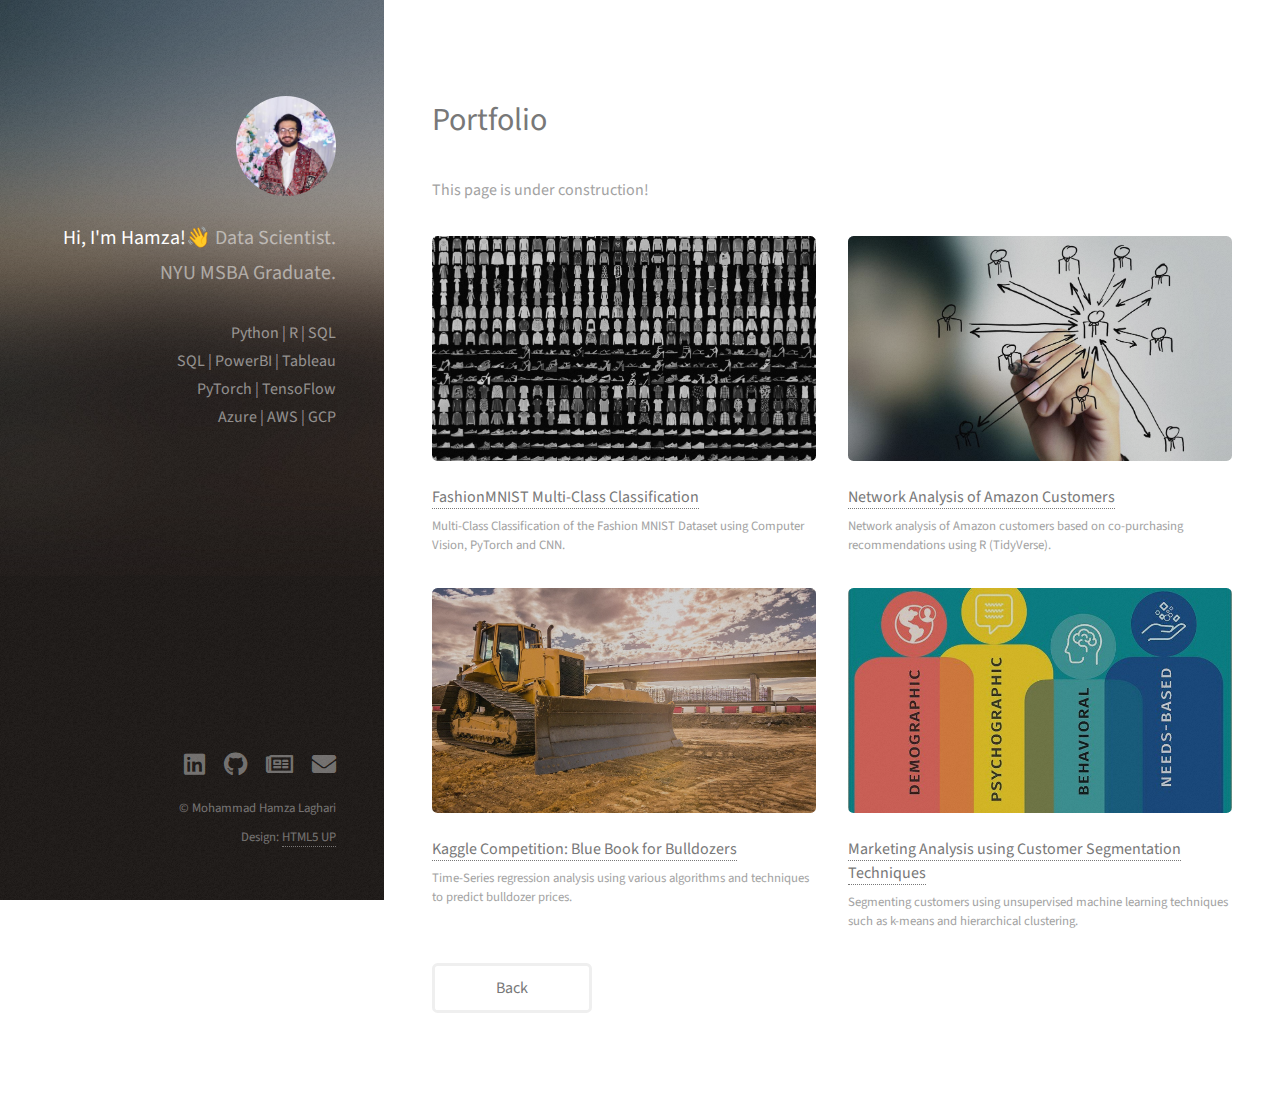
==== portfolio.html @ cd5cdb1b "Add files via upload" ====
<!DOCTYPE HTML>
<!--
	Strata by HTML5 UP
	html5up.net | @ajlkn
	Free for personal and commercial use under the CCA 3.0 license (html5up.net/license)
-->
<html>
	<head>
		<title>Mohammad Hamza Laghari's Portfolio</title>
		<meta charset="utf-8" />
		<meta name="viewport" content="width=device-width, initial-scale=1, user-scalable=no" />
		<link rel="stylesheet" href="assets/css/main.css" />
	</head>
	<body class="is-preload">

		<!-- Header -->
			<header id="header">
				<div class="inner">
					<a href="#" class="image avatar"><img src="images/avatar.jpeg" alt="" /></a>
					<h1><strong>Hi, I'm Hamza!&#128075;</strong><br />
					Data Scientist.<br />
					NYU MSBA Graduate.</a></h1><br/>
					Python | R | SQL<br/>
					SQL | PowerBI | Tableau<br/>
					PyTorch | TensoFlow <br/>
					Azure | AWS | GCP 
				</div>
			</header>

		<!-- Main -->
			<div id="main">

				<!-- One -->
				<!--
					<section id="one">
						<header class="major">
							<h2>Data Science • Machine Learning • Artificial Intelligence</h2>
						</header>
						<p>Hamza is a Data Scientist and Machine Learning Engineer with a Master of Science in Business Analytics from New York University's Stern School of Business. Based in the UAE, Hamza is dedicated to researching and implementing cutting-edge technologies. His expertise spans machine learning, deep learning, statistical analysis, and causal analysis, making him a versatile force in the world of data science!</p>
						
					</section>
-->
				<!-- Two -->
					<section id="one">
						<header class="major">
							<h2>Portfolio</h2>
						</header>
						<p>This page is under construction!</p>
						<div class="row">
							<article class="col-6 col-12-xsmall work-item">
								<a href="images/fashion.jpg" class="image fit thumb"><img src="images/fashion.jpg" alt="" /></a>
								<h3><a href="https://github.com/mhlaghari/ComputerVision_FashionMNIST_PyTorch/blob/main/FashionMNIST_using_PyTorch.ipynb">FashionMNIST Multi-Class Classification</a></h3>
								<p>Multi-Class Classification of the Fashion MNIST Dataset using Computer Vision, PyTorch and CNN.</p>
							</article>
							<article class="col-6 col-12-xsmall work-item">
								<a href="images/network.jpg" class="image fit thumb"><img src="images/network.jpg" alt="" /></a>
								<h3><a href="https://github.com/mhlaghari/Amazon-product-co-purchasing-network-metadata">Network Analysis of Amazon Customers</a></h3>
								<p>Network analysis of Amazon customers based on co-purchasing recommendations using R (TidyVerse).</p>
							</article>
							<article class="col-6 col-12-xsmall work-item">
								<a href="images/bulldozer.jpg" class="image fit thumb"><img src="images/bulldozer.jpg" alt="" /></a>
								<h3><a href="https://github.com/mhlaghari/Bulldozer_regression_model">Kaggle Competition: Blue Book for Bulldozers</a></h3>
								<p>Time-Series regression analysis using various algorithms and techniques to predict bulldozer prices.</p>
							</article>
							<article class="col-6 col-12-xsmall work-item">
								<a href="images/customer.jpg" class="image fit thumb"><img src="images/customer.jpg" alt="" /></a>
								<h3><a href="https://github.com/mhlaghari/CustomerAnalytics_CustomerSegmentation">Marketing Analysis using Customer Segmentation Techniques</a></h3>
								<p>Segmenting customers using unsupervised machine learning techniques such as k-means and hierarchical clustering.</p>
							</article>
							
						</div>
						<ul class="actions">
							<li><a href="index.html" class="button">Back</a></li>
						</ul>
					</section>

				<!-- Three -->
				<!--
					<section id="three">
						<h2>Get In Touch</h2>
						<p>Send me an email and I'll respond to you as soon as I can!</p>
						<div class="row">
							<div class="col-8 col-12-small">
								<form method="post" action="mailto:mhlaghari@gmail.com">
									<div class="row gtr-uniform gtr-50">
										<div class="col-6 col-12-xsmall"><input type="text" name="name" id="name" placeholder="Name" /></div>
										<div class="col-6 col-12-xsmall"><input type="email" name="email" id="email" placeholder="Email" /></div>
										<div class="col-12"><textarea name="message" id="message" placeholder="Message" rows="4"></textarea></div>
									</div>
								</form>
								<ul class="actions">
									<li><input type="submit" value="Send Message" /></li>
								</ul>
							</div>
							<div class="col-4 col-12-small">
								<ul class="labeled-icons">
									
									<li>
										<h3 class="icon solid fa-mobile-alt"><span class="label">Phone</span></h3>
										+971-(50)-5429-979
									</li>
									<li>
										<h3 class="icon solid fa-envelope"><span class="label">Email</span></h3>
										<a href="#">mhlaghari@gmail.com</a>
									</li>
								</ul>
							</div>
						</div>
					</section>
				-->

				<!-- Four -->
				<!--
					<section id="four">
						<h2>Elements</h2>

						<section>
							<h4>Text</h4>
							<p>This is <b>bold</b> and this is <strong>strong</strong>. This is <i>italic</i> and this is <em>emphasized</em>.
							This is <sup>superscript</sup> text and this is <sub>subscript</sub> text.
							This is <u>underlined</u> and this is code: <code>for (;;) { ... }</code>. Finally, <a href="#">this is a link</a>.</p>
							<hr />
							<header>
								<h4>Heading with a Subtitle</h4>
								<p>Lorem ipsum dolor sit amet nullam id egestas urna aliquam</p>
							</header>
							<p>Nunc lacinia ante nunc ac lobortis. Interdum adipiscing gravida odio porttitor sem non mi integer non faucibus ornare mi ut ante amet placerat aliquet. Volutpat eu sed ante lacinia sapien lorem accumsan varius montes viverra nibh in adipiscing blandit tempus accumsan.</p>
							<header>
								<h5>Heading with a Subtitle</h5>
								<p>Lorem ipsum dolor sit amet nullam id egestas urna aliquam</p>
							</header>
							<p>Nunc lacinia ante nunc ac lobortis. Interdum adipiscing gravida odio porttitor sem non mi integer non faucibus ornare mi ut ante amet placerat aliquet. Volutpat eu sed ante lacinia sapien lorem accumsan varius montes viverra nibh in adipiscing blandit tempus accumsan.</p>
							<hr />
							<h2>Heading Level 2</h2>
							<h3>Heading Level 3</h3>
							<h4>Heading Level 4</h4>
							<h5>Heading Level 5</h5>
							<h6>Heading Level 6</h6>
							<hr />
							<h5>Blockquote</h5>
							<blockquote>Fringilla nisl. Donec accumsan interdum nisi, quis tincidunt felis sagittis eget tempus euismod. Vestibulum ante ipsum primis in faucibus vestibulum. Blandit adipiscing eu felis iaculis volutpat ac adipiscing accumsan faucibus. Vestibulum ante ipsum primis in faucibus lorem ipsum dolor sit amet nullam adipiscing eu felis.</blockquote>
							<h5>Preformatted</h5>
							<pre><code>i = 0;

while (!deck.isInOrder()) {
print 'Iteration ' + i;
deck.shuffle();
i++;
}

print 'It took ' + i + ' iterations to sort the deck.';</code></pre>
						</section>

						<section>
							<h4>Lists</h4>
							<div class="row">
								<div class="col-6 col-12-xsmall">
									<h5>Unordered</h5>
									<ul>
										<li>Dolor pulvinar etiam magna etiam.</li>
										<li>Sagittis adipiscing lorem eleifend.</li>
										<li>Felis enim feugiat dolore viverra.</li>
									</ul>
									<h5>Alternate</h5>
									<ul class="alt">
										<li>Dolor pulvinar etiam magna etiam.</li>
										<li>Sagittis adipiscing lorem eleifend.</li>
										<li>Felis enim feugiat dolore viverra.</li>
									</ul>
								</div>
								<div class="col-6 col-12-xsmall">
									<h5>Ordered</h5>
									<ol>
										<li>Dolor pulvinar etiam magna etiam.</li>
										<li>Etiam vel felis at lorem sed viverra.</li>
										<li>Felis enim feugiat dolore viverra.</li>
										<li>Dolor pulvinar etiam magna etiam.</li>
										<li>Etiam vel felis at lorem sed viverra.</li>
										<li>Felis enim feugiat dolore viverra.</li>
									</ol>
									<h5>Icons</h5>
									<ul class="icons">
										<li><a href="#" class="icon brands fa-twitter"><span class="label">Twitter</span></a></li>
										<li><a href="#" class="icon brands fa-facebook-f"><span class="label">Facebook</span></a></li>
										<li><a href="#" class="icon brands fa-instagram"><span class="label">Instagram</span></a></li>
										<li><a href="#" class="icon brands fa-github"><span class="label">Github</span></a></li>
										<li><a href="#" class="icon brands fa-dribbble"><span class="label">Dribbble</span></a></li>
										<li><a href="#" class="icon brands fa-tumblr"><span class="label">Tumblr</span></a></li>
									</ul>
								</div>
							</div>
							<h5>Actions</h5>
							<ul class="actions">
								<li><a href="#" class="button primary">Default</a></li>
								<li><a href="#" class="button">Default</a></li>
							</ul>
							<ul class="actions small">
								<li><a href="#" class="button primary small">Small</a></li>
								<li><a href="#" class="button small">Small</a></li>
							</ul>
							<div class="row">
								<div class="col-6 col-12-small">
									<ul class="actions stacked">
										<li><a href="#" class="button primary">Default</a></li>
										<li><a href="#" class="button">Default</a></li>
									</ul>
								</div>
								<div class="col-6 col-12-small">
									<ul class="actions stacked">
										<li><a href="#" class="button primary small">Small</a></li>
										<li><a href="#" class="button small">Small</a></li>
									</ul>
								</div>
								<div class="col-6 col-12-small">
									<ul class="actions stacked">
										<li><a href="#" class="button primary fit">Default</a></li>
										<li><a href="#" class="button fit">Default</a></li>
									</ul>
								</div>
								<div class="col-6 col-12-small">
									<ul class="actions stacked">
										<li><a href="#" class="button primary small fit">Small</a></li>
										<li><a href="#" class="button small fit">Small</a></li>
									</ul>
								</div>
							</div>
						</section>

						<section>
							<h4>Table</h4>
							<h5>Default</h5>
							<div class="table-wrapper">
								<table>
									<thead>
										<tr>
											<th>Name</th>
											<th>Description</th>
											<th>Price</th>
										</tr>
									</thead>
									<tbody>
										<tr>
											<td>Item One</td>
											<td>Ante turpis integer aliquet porttitor.</td>
											<td>29.99</td>
										</tr>
										<tr>
											<td>Item Two</td>
											<td>Vis ac commodo adipiscing arcu aliquet.</td>
											<td>19.99</td>
										</tr>
										<tr>
											<td>Item Three</td>
											<td> Morbi faucibus arcu accumsan lorem.</td>
											<td>29.99</td>
										</tr>
										<tr>
											<td>Item Four</td>
											<td>Vitae integer tempus condimentum.</td>
											<td>19.99</td>
										</tr>
										<tr>
											<td>Item Five</td>
											<td>Ante turpis integer aliquet porttitor.</td>
											<td>29.99</td>
										</tr>
									</tbody>
									<tfoot>
										<tr>
											<td colspan="2"></td>
											<td>100.00</td>
										</tr>
									</tfoot>
								</table>
							</div>

							<h5>Alternate</h5>
							<div class="table-wrapper">
								<table class="alt">
									<thead>
										<tr>
											<th>Name</th>
											<th>Description</th>
											<th>Price</th>
										</tr>
									</thead>
									<tbody>
										<tr>
											<td>Item One</td>
											<td>Ante turpis integer aliquet porttitor.</td>
											<td>29.99</td>
										</tr>
										<tr>
											<td>Item Two</td>
											<td>Vis ac commodo adipiscing arcu aliquet.</td>
											<td>19.99</td>
										</tr>
										<tr>
											<td>Item Three</td>
											<td> Morbi faucibus arcu accumsan lorem.</td>
											<td>29.99</td>
										</tr>
										<tr>
											<td>Item Four</td>
											<td>Vitae integer tempus condimentum.</td>
											<td>19.99</td>
										</tr>
										<tr>
											<td>Item Five</td>
											<td>Ante turpis integer aliquet porttitor.</td>
											<td>29.99</td>
										</tr>
									</tbody>
									<tfoot>
										<tr>
											<td colspan="2"></td>
											<td>100.00</td>
										</tr>
									</tfoot>
								</table>
							</div>
						</section>

						<section>
							<h4>Buttons</h4>
							<ul class="actions">
								<li><a href="#" class="button primary">Primary</a></li>
								<li><a href="#" class="button">Default</a></li>
							</ul>
							<ul class="actions">
								<li><a href="#" class="button large">Large</a></li>
								<li><a href="#" class="button">Default</a></li>
								<li><a href="#" class="button small">Small</a></li>
							</ul>
							<ul class="actions fit">
								<li><a href="#" class="button primary fit">Fit</a></li>
								<li><a href="#" class="button fit">Fit</a></li>
							</ul>
							<ul class="actions fit small">
								<li><a href="#" class="button primary fit small">Fit + Small</a></li>
								<li><a href="#" class="button fit small">Fit + Small</a></li>
							</ul>
							<ul class="actions">
								<li><a href="#" class="button primary icon solid fa-download">Icon</a></li>
								<li><a href="#" class="button icon solid fa-download">Icon</a></li>
							</ul>
							<ul class="actions">
								<li><span class="button primary disabled">Primary</span></li>
								<li><span class="button disabled">Default</span></li>
							</ul>
						</section>

						<section>
							<h4>Form</h4>
							<form method="post" action="#">
								<div class="row gtr-uniform gtr-50">
									<div class="col-6 col-12-xsmall">
										<input type="text" name="demo-name" id="demo-name" value="" placeholder="Name" />
									</div>
									<div class="col-6 col-12-xsmall">
										<input type="email" name="demo-email" id="demo-email" value="" placeholder="Email" />
									</div>
									<div class="col-12">
										<select name="demo-category" id="demo-category">
											<option value="">- Category -</option>
											<option value="1">Manufacturing</option>
											<option value="1">Shipping</option>
											<option value="1">Administration</option>
											<option value="1">Human Resources</option>
										</select>
									</div>
									<div class="col-4 col-12-small">
										<input type="radio" id="demo-priority-low" name="demo-priority" checked>
										<label for="demo-priority-low">Low Priority</label>
									</div>
									<div class="col-4 col-12-small">
										<input type="radio" id="demo-priority-normal" name="demo-priority">
										<label for="demo-priority-normal">Normal Priority</label>
									</div>
									<div class="col-4 col-12-small">
										<input type="radio" id="demo-priority-high" name="demo-priority">
										<label for="demo-priority-high">High Priority</label>
									</div>
									<div class="col-6 col-12-small">
										<input type="checkbox" id="demo-copy" name="demo-copy">
										<label for="demo-copy">Email me a copy of this message</label>
									</div>
									<div class="col-6 col-12-small">
										<input type="checkbox" id="demo-human" name="demo-human" checked>
										<label for="demo-human">I am a human and not a robot</label>
									</div>
									<div class="col-12">
										<textarea name="demo-message" id="demo-message" placeholder="Enter your message" rows="6"></textarea>
									</div>
									<div class="col-12">
										<ul class="actions">
											<li><input type="submit" value="Send Message" class="primary" /></li>
											<li><input type="reset" value="Reset" /></li>
										</ul>
									</div>
								</div>
							</form>
						</section>

						<section>
							<h4>Image</h4>
							<h5>Fit</h5>
							<div class="box alt">
								<div class="row gtr-50 gtr-uniform">
									<div class="col-12"><span class="image fit"><img src="images/fulls/05.jpg" alt="" /></span></div>
									<div class="col-4"><span class="image fit"><img src="images/thumbs/01.jpg" alt="" /></span></div>
									<div class="col-4"><span class="image fit"><img src="images/thumbs/02.jpg" alt="" /></span></div>
									<div class="col-4"><span class="image fit"><img src="images/thumbs/03.jpg" alt="" /></span></div>
									<div class="col-4"><span class="image fit"><img src="images/thumbs/04.jpg" alt="" /></span></div>
									<div class="col-4"><span class="image fit"><img src="images/thumbs/05.jpg" alt="" /></span></div>
									<div class="col-4"><span class="image fit"><img src="images/thumbs/06.jpg" alt="" /></span></div>
									<div class="col-4"><span class="image fit"><img src="images/thumbs/03.jpg" alt="" /></span></div>
									<div class="col-4"><span class="image fit"><img src="images/thumbs/02.jpg" alt="" /></span></div>
									<div class="col-4"><span class="image fit"><img src="images/thumbs/01.jpg" alt="" /></span></div>
								</div>
							</div>
							<h5>Left &amp; Right</h5>
							<p><span class="image left"><img src="images/avatar.jpg" alt="" /></span>Fringilla nisl. Donec accumsan interdum nisi, quis tincidunt felis sagittis eget. tempus euismod. Vestibulum ante ipsum primis in faucibus vestibulum. Blandit adipiscing eu felis iaculis volutpat ac adipiscing accumsan eu faucibus. Integer ac pellentesque praesent tincidunt felis sagittis eget. tempus euismod. Vestibulum ante ipsum primis in faucibus vestibulum. Blandit adipiscing eu felis iaculis volutpat ac adipiscing accumsan eu faucibus. Integer ac pellentesque praesent. Donec accumsan interdum nisi, quis tincidunt felis sagittis eget. tempus euismod. Vestibulum ante ipsum primis in faucibus vestibulum. Blandit adipiscing eu felis iaculis volutpat ac adipiscing accumsan eu faucibus. Integer ac pellentesque praesent tincidunt felis sagittis eget. tempus euismod. Vestibulum ante ipsum primis in faucibus vestibulum. Blandit adipiscing eu felis iaculis volutpat ac adipiscing accumsan eu faucibus. Integer ac pellentesque praesent.</p>
							<p><span class="image right"><img src="images/avatar.jpg" alt="" /></span>Fringilla nisl. Donec accumsan interdum nisi, quis tincidunt felis sagittis eget. tempus euismod. Vestibulum ante ipsum primis in faucibus vestibulum. Blandit adipiscing eu felis iaculis volutpat ac adipiscing accumsan eu faucibus. Integer ac pellentesque praesent tincidunt felis sagittis eget. tempus euismod. Vestibulum ante ipsum primis in faucibus vestibulum. Blandit adipiscing eu felis iaculis volutpat ac adipiscing accumsan eu faucibus. Integer ac pellentesque praesent. Donec accumsan interdum nisi, quis tincidunt felis sagittis eget. tempus euismod. Vestibulum ante ipsum primis in faucibus vestibulum. Blandit adipiscing eu felis iaculis volutpat ac adipiscing accumsan eu faucibus. Integer ac pellentesque praesent tincidunt felis sagittis eget. tempus euismod. Vestibulum ante ipsum primis in faucibus vestibulum. Blandit adipiscing eu felis iaculis volutpat ac adipiscing accumsan eu faucibus. Integer ac pellentesque praesent.</p>
						</section>

					</section>
				-->

			</div>

		<!-- Footer -->
			<footer id="footer">
				<div class="inner">
					<ul class="icons">
						<li><a href="https://www.linkedin.com/in/mhlaghari/" class="icon brands fa-linkedin"><span class="label">LinkedIn</span></a></li>
						<li><a href="https://github.com/mhlaghari" class="icon brands fa-github"><span class="label">Github</span></a></li>
						<li><a href="https://github.com/mhlaghari/resume/blob/main/MohammadHamzaLaghari%20CV2023.pdf" class="icon regular fa-newspaper"><span class="label">Resume</span></a></li>
						<li><a href="mailto:mhlaghari@gmail.com" class="icon solid fa-envelope"><span class="label">Email</span></a></li>
					</ul>
					<ul class="copyright">
						<li>&copy; Mohammad Hamza Laghari</li><li>Design: <a href="http://html5up.net">HTML5 UP</a></li>
					</ul>
				</div>
			</footer>

		<!-- Scripts -->
			<script src="assets/js/jquery.min.js"></script>
			<script src="assets/js/jquery.poptrox.min.js"></script>
			<script src="assets/js/browser.min.js"></script>
			<script src="assets/js/breakpoints.min.js"></script>
			<script src="assets/js/util.js"></script>
			<script src="assets/js/main.js"></script>

	</body>
</html>
---- assets/css/main.css ----
@import url("fontawesome-all.min.css");
@import url("https://fonts.googleapis.com/css?family=Source+Sans+Pro:400,400italic");

/*
	Strata by HTML5 UP
	html5up.net | @ajlkn
	Free for personal and commercial use under the CCA 3.0 license (html5up.net/license)
*/

html, body, div, span, applet, object,
iframe, h1, h2, h3, h4, h5, h6, p, blockquote,
pre, a, abbr, acronym, address, big, cite,
code, del, dfn, em, img, ins, kbd, q, s, samp,
small, strike, strong, sub, sup, tt, var, b,
u, i, center, dl, dt, dd, ol, ul, li, fieldset,
form, label, legend, table, caption, tbody,
tfoot, thead, tr, th, td, article, aside,
canvas, details, embed, figure, figcaption,
footer, header, hgroup, menu, nav, output, ruby,
section, summary, time, mark, audio, video {
	margin: 0;
	padding: 0;
	border: 0;
	font-size: 100%;
	font: inherit;
	vertical-align: baseline;}

article, aside, details, figcaption, figure,
footer, header, hgroup, menu, nav, section {
	display: block;}

body {
	line-height: 1;
}

ol, ul {
	list-style: none;
}

blockquote, q {
	quotes: none;
}

	blockquote:before, blockquote:after, q:before, q:after {
		content: '';
		content: none;
	}

table {
	border-collapse: collapse;
	border-spacing: 0;
}

body {
	-webkit-text-size-adjust: none;
}

mark {
	background-color: transparent;
	color: inherit;
}

input::-moz-focus-inner {
	border: 0;
	padding: 0;
}

input, select, textarea {
	-moz-appearance: none;
	-webkit-appearance: none;
	-ms-appearance: none;
	appearance: none;
}

/* Basic */

	html {
		box-sizing: border-box;
	}

	*, *:before, *:after {
		box-sizing: inherit;
	}

	body {
		background: #fff;
	}

		body.is-preload *, body.is-preload *:before, body.is-preload *:after {
			-moz-animation: none !important;
			-webkit-animation: none !important;
			-ms-animation: none !important;
			animation: none !important;
			-moz-transition: none !important;
			-webkit-transition: none !important;
			-ms-transition: none !important;
			transition: none !important;
		}

	body, input, select, textarea {
		color: #a2a2a2;
		font-family: "Source Sans Pro", Helvetica, sans-serif;
		font-size: 16pt;
		font-weight: 400;
		line-height: 1.75em;
	}

	a {
		-moz-transition: color 0.2s ease-in-out, border-color 0.2s ease-in-out;
		-webkit-transition: color 0.2s ease-in-out, border-color 0.2s ease-in-out;
		-ms-transition: color 0.2s ease-in-out, border-color 0.2s ease-in-out;
		transition: color 0.2s ease-in-out, border-color 0.2s ease-in-out;
		border-bottom: dotted 1px;
		color: #49bf9d;
		text-decoration: none;
	}

		a:hover {
			border-bottom-color: transparent;
			color: #49bf9d !important;
			text-decoration: none;
		}

	strong, b {
		color: #787878;
		font-weight: 400;
	}

	em, i {
		font-style: italic;
	}

	p {
		margin: 0 0 2em 0;
	}

	h1, h2, h3, h4, h5, h6 {
		color: #787878;
		font-weight: 400;
		line-height: 1em;
		margin: 0 0 1em 0;
	}

		h1 a, h2 a, h3 a, h4 a, h5 a, h6 a {
			color: inherit;
			text-decoration: none;
		}

	h1 {
		font-size: 2em;
		line-height: 1.5em;
	}

	h2 {
		font-size: 1.5em;
		line-height: 1.5em;
	}

	h3 {
		font-size: 1.25em;
		line-height: 1.5em;
	}

	h4 {
		font-size: 1.1em;
		line-height: 1.5em;
	}

	h5 {
		font-size: 0.9em;
		line-height: 1.5em;
	}

	h6 {
		font-size: 0.7em;
		line-height: 1.5em;
	}

	sub {
		font-size: 0.8em;
		position: relative;
		top: 0.5em;
	}

	sup {
		font-size: 0.8em;
		position: relative;
		top: -0.5em;
	}

	hr {
		border: 0;
		border-bottom: solid 2px #efefef;
		margin: 2em 0;
	}

		hr.major {
			margin: 3em 0;
		}

	blockquote {
		border-left: solid 6px #efefef;
		font-style: italic;
		margin: 0 0 2em 0;
		padding: 0.5em 0 0.5em 1.5em;
	}

	code {
		background: #f7f7f7;
		border-radius: 0.35em;
		border: solid 2px #efefef;
		font-family: "Courier New", monospace;
		font-size: 0.9em;
		margin: 0 0.25em;
		padding: 0.25em 0.65em;
	}

	pre {
		-webkit-overflow-scrolling: touch;
		font-family: "Courier New", monospace;
		font-size: 0.9em;
		margin: 0 0 2em 0;
	}

		pre code {
			display: block;
			line-height: 1.75em;
			padding: 1em 1.5em;
			overflow-x: auto;
		}

	.align-left {
		text-align: left;
	}

	.align-center {
		text-align: center;
	}

	.align-right {
		text-align: right;
	}

/* Container */

	.container {
		margin: 0 auto;
		max-width: calc(100% - 4em);
		width: 100%;
	}

		.container.xsmall {
			width: 25%;
		}

		.container.small {
			width: 50%;
		}

		.container.medium {
			width: 75%;
		}

		.container.large {
			width: 125%;
		}

		.container.xlarge {
			width: 150%;
		}

		.container.max {
			width: 100%;
		}

		@media screen and (max-width: 980px) {

			.container {
				width: 100% !important;
				max-width: 100% !important;
			}

		}

		@media screen and (max-width: 480px) {

			.container {
				max-width: calc(100% - 3em);
			}

		}

/* Row */

	.row {
		display: flex;
		flex-wrap: wrap;
		box-sizing: border-box;
		align-items: stretch;
	}

		.row > * {
			box-sizing: border-box;
		}

		.row.gtr-uniform > * > :last-child {
			margin-bottom: 0;
		}

		.row.aln-left {
			justify-content: flex-start;
		}

		.row.aln-center {
			justify-content: center;
		}

		.row.aln-right {
			justify-content: flex-end;
		}

		.row.aln-top {
			align-items: flex-start;
		}

		.row.aln-middle {
			align-items: center;
		}

		.row.aln-bottom {
			align-items: flex-end;
		}

		.row > .imp {
			order: -1;
		}

		.row > .col-1 {
			width: 8.33333%;
		}

		.row > .off-1 {
			margin-left: 8.33333%;
		}

		.row > .col-2 {
			width: 16.66667%;
		}

		.row > .off-2 {
			margin-left: 16.66667%;
		}

		.row > .col-3 {
			width: 25%;
		}

		.row > .off-3 {
			margin-left: 25%;
		}

		.row > .col-4 {
			width: 33.33333%;
		}

		.row > .off-4 {
			margin-left: 33.33333%;
		}

		.row > .col-5 {
			width: 41.66667%;
		}

		.row > .off-5 {
			margin-left: 41.66667%;
		}

		.row > .col-6 {
			width: 50%;
		}

		.row > .off-6 {
			margin-left: 50%;
		}

		.row > .col-7 {
			width: 58.33333%;
		}

		.row > .off-7 {
			margin-left: 58.33333%;
		}

		.row > .col-8 {
			width: 66.66667%;
		}

		.row > .off-8 {
			margin-left: 66.66667%;
		}

		.row > .col-9 {
			width: 75%;
		}

		.row > .off-9 {
			margin-left: 75%;
		}

		.row > .col-10 {
			width: 83.33333%;
		}

		.row > .off-10 {
			margin-left: 83.33333%;
		}

		.row > .col-11 {
			width: 91.66667%;
		}

		.row > .off-11 {
			margin-left: 91.66667%;
		}

		.row > .col-12 {
			width: 100%;
		}

		.row > .off-12 {
			margin-left: 100%;
		}

		.row.gtr-0 {
			margin-top: 0;
			margin-left: 0em;
		}

			.row.gtr-0 > * {
				padding: 0 0 0 0em;
			}

			.row.gtr-0.gtr-uniform {
				margin-top: 0em;
			}

				.row.gtr-0.gtr-uniform > * {
					padding-top: 0em;
				}

		.row.gtr-25 {
			margin-top: 0;
			margin-left: -0.625em;
		}

			.row.gtr-25 > * {
				padding: 0 0 0 0.625em;
			}

			.row.gtr-25.gtr-uniform {
				margin-top: -0.625em;
			}

				.row.gtr-25.gtr-uniform > * {
					padding-top: 0.625em;
				}

		.row.gtr-50 {
			margin-top: 0;
			margin-left: -1.25em;
		}

			.row.gtr-50 > * {
				padding: 0 0 0 1.25em;
			}

			.row.gtr-50.gtr-uniform {
				margin-top: -1.25em;
			}

				.row.gtr-50.gtr-uniform > * {
					padding-top: 1.25em;
				}

		.row {
			margin-top: 0;
			margin-left: -2.5em;
		}

			.row > * {
				padding: 0 0 0 2.5em;
			}

			.row.gtr-uniform {
				margin-top: -2.5em;
			}

				.row.gtr-uniform > * {
					padding-top: 2.5em;
				}

		.row.gtr-150 {
			margin-top: 0;
			margin-left: -3.75em;
		}

			.row.gtr-150 > * {
				padding: 0 0 0 3.75em;
			}

			.row.gtr-150.gtr-uniform {
				margin-top: -3.75em;
			}

				.row.gtr-150.gtr-uniform > * {
					padding-top: 3.75em;
				}

		.row.gtr-200 {
			margin-top: 0;
			margin-left: -5em;
		}

			.row.gtr-200 > * {
				padding: 0 0 0 5em;
			}

			.row.gtr-200.gtr-uniform {
				margin-top: -5em;
			}

				.row.gtr-200.gtr-uniform > * {
					padding-top: 5em;
				}

		@media screen and (max-width: 1800px) {

			.row {
				display: flex;
				flex-wrap: wrap;
				box-sizing: border-box;
				align-items: stretch;
			}

				.row > * {
					box-sizing: border-box;
				}

				.row.gtr-uniform > * > :last-child {
					margin-bottom: 0;
				}

				.row.aln-left {
					justify-content: flex-start;
				}

				.row.aln-center {
					justify-content: center;
				}

				.row.aln-right {
					justify-content: flex-end;
				}

				.row.aln-top {
					align-items: flex-start;
				}

				.row.aln-middle {
					align-items: center;
				}

				.row.aln-bottom {
					align-items: flex-end;
				}

				.row > .imp-xlarge {
					order: -1;
				}

				.row > .col-1-xlarge {
					width: 8.33333%;
				}

				.row > .off-1-xlarge {
					margin-left: 8.33333%;
				}

				.row > .col-2-xlarge {
					width: 16.66667%;
				}

				.row > .off-2-xlarge {
					margin-left: 16.66667%;
				}

				.row > .col-3-xlarge {
					width: 25%;
				}

				.row > .off-3-xlarge {
					margin-left: 25%;
				}

				.row > .col-4-xlarge {
					width: 33.33333%;
				}

				.row > .off-4-xlarge {
					margin-left: 33.33333%;
				}

				.row > .col-5-xlarge {
					width: 41.66667%;
				}

				.row > .off-5-xlarge {
					margin-left: 41.66667%;
				}

				.row > .col-6-xlarge {
					width: 50%;
				}

				.row > .off-6-xlarge {
					margin-left: 50%;
				}

				.row > .col-7-xlarge {
					width: 58.33333%;
				}

				.row > .off-7-xlarge {
					margin-left: 58.33333%;
				}

				.row > .col-8-xlarge {
					width: 66.66667%;
				}

				.row > .off-8-xlarge {
					margin-left: 66.66667%;
				}

				.row > .col-9-xlarge {
					width: 75%;
				}

				.row > .off-9-xlarge {
					margin-left: 75%;
				}

				.row > .col-10-xlarge {
					width: 83.33333%;
				}

				.row > .off-10-xlarge {
					margin-left: 83.33333%;
				}

				.row > .col-11-xlarge {
					width: 91.66667%;
				}

				.row > .off-11-xlarge {
					margin-left: 91.66667%;
				}

				.row > .col-12-xlarge {
					width: 100%;
				}

				.row > .off-12-xlarge {
					margin-left: 100%;
				}

				.row.gtr-0 {
					margin-top: 0;
					margin-left: 0em;
				}

					.row.gtr-0 > * {
						padding: 0 0 0 0em;
					}

					.row.gtr-0.gtr-uniform {
						margin-top: 0em;
					}

						.row.gtr-0.gtr-uniform > * {
							padding-top: 0em;
						}

				.row.gtr-25 {
					margin-top: 0;
					margin-left: -0.625em;
				}

					.row.gtr-25 > * {
						padding: 0 0 0 0.625em;
					}

					.row.gtr-25.gtr-uniform {
						margin-top: -0.625em;
					}

						.row.gtr-25.gtr-uniform > * {
							padding-top: 0.625em;
						}

				.row.gtr-50 {
					margin-top: 0;
					margin-left: -1.25em;
				}

					.row.gtr-50 > * {
						padding: 0 0 0 1.25em;
					}

					.row.gtr-50.gtr-uniform {
						margin-top: -1.25em;
					}

						.row.gtr-50.gtr-uniform > * {
							padding-top: 1.25em;
						}

				.row {
					margin-top: 0;
					margin-left: -2.5em;
				}

					.row > * {
						padding: 0 0 0 2.5em;
					}

					.row.gtr-uniform {
						margin-top: -2.5em;
					}

						.row.gtr-uniform > * {
							padding-top: 2.5em;
						}

				.row.gtr-150 {
					margin-top: 0;
					margin-left: -3.75em;
				}

					.row.gtr-150 > * {
						padding: 0 0 0 3.75em;
					}

					.row.gtr-150.gtr-uniform {
						margin-top: -3.75em;
					}

						.row.gtr-150.gtr-uniform > * {
							padding-top: 3.75em;
						}

				.row.gtr-200 {
					margin-top: 0;
					margin-left: -5em;
				}

					.row.gtr-200 > * {
						padding: 0 0 0 5em;
					}

					.row.gtr-200.gtr-uniform {
						margin-top: -5em;
					}

						.row.gtr-200.gtr-uniform > * {
							padding-top: 5em;
						}

		}

		@media screen and (max-width: 1280px) {

			.row {
				display: flex;
				flex-wrap: wrap;
				box-sizing: border-box;
				align-items: stretch;
			}

				.row > * {
					box-sizing: border-box;
				}

				.row.gtr-uniform > * > :last-child {
					margin-bottom: 0;
				}

				.row.aln-left {
					justify-content: flex-start;
				}

				.row.aln-center {
					justify-content: center;
				}

				.row.aln-right {
					justify-content: flex-end;
				}

				.row.aln-top {
					align-items: flex-start;
				}

				.row.aln-middle {
					align-items: center;
				}

				.row.aln-bottom {
					align-items: flex-end;
				}

				.row > .imp-large {
					order: -1;
				}

				.row > .col-1-large {
					width: 8.33333%;
				}

				.row > .off-1-large {
					margin-left: 8.33333%;
				}

				.row > .col-2-large {
					width: 16.66667%;
				}

				.row > .off-2-large {
					margin-left: 16.66667%;
				}

				.row > .col-3-large {
					width: 25%;
				}

				.row > .off-3-large {
					margin-left: 25%;
				}

				.row > .col-4-large {
					width: 33.33333%;
				}

				.row > .off-4-large {
					margin-left: 33.33333%;
				}

				.row > .col-5-large {
					width: 41.66667%;
				}

				.row > .off-5-large {
					margin-left: 41.66667%;
				}

				.row > .col-6-large {
					width: 50%;
				}

				.row > .off-6-large {
					margin-left: 50%;
				}

				.row > .col-7-large {
					width: 58.33333%;
				}

				.row > .off-7-large {
					margin-left: 58.33333%;
				}

				.row > .col-8-large {
					width: 66.66667%;
				}

				.row > .off-8-large {
					margin-left: 66.66667%;
				}

				.row > .col-9-large {
					width: 75%;
				}

				.row > .off-9-large {
					margin-left: 75%;
				}

				.row > .col-10-large {
					width: 83.33333%;
				}

				.row > .off-10-large {
					margin-left: 83.33333%;
				}

				.row > .col-11-large {
					width: 91.66667%;
				}

				.row > .off-11-large {
					margin-left: 91.66667%;
				}

				.row > .col-12-large {
					width: 100%;
				}

				.row > .off-12-large {
					margin-left: 100%;
				}

				.row.gtr-0 {
					margin-top: 0;
					margin-left: 0em;
				}

					.row.gtr-0 > * {
						padding: 0 0 0 0em;
					}

					.row.gtr-0.gtr-uniform {
						margin-top: 0em;
					}

						.row.gtr-0.gtr-uniform > * {
							padding-top: 0em;
						}

				.row.gtr-25 {
					margin-top: 0;
					margin-left: -0.5em;
				}

					.row.gtr-25 > * {
						padding: 0 0 0 0.5em;
					}

					.row.gtr-25.gtr-uniform {
						margin-top: -0.5em;
					}

						.row.gtr-25.gtr-uniform > * {
							padding-top: 0.5em;
						}

				.row.gtr-50 {
					margin-top: 0;
					margin-left: -1em;
				}

					.row.gtr-50 > * {
						padding: 0 0 0 1em;
					}

					.row.gtr-50.gtr-uniform {
						margin-top: -1em;
					}

						.row.gtr-50.gtr-uniform > * {
							padding-top: 1em;
						}

				.row {
					margin-top: 0;
					margin-left: -2em;
				}

					.row > * {
						padding: 0 0 0 2em;
					}

					.row.gtr-uniform {
						margin-top: -2em;
					}

						.row.gtr-uniform > * {
							padding-top: 2em;
						}

				.row.gtr-150 {
					margin-top: 0;
					margin-left: -3em;
				}

					.row.gtr-150 > * {
						padding: 0 0 0 3em;
					}

					.row.gtr-150.gtr-uniform {
						margin-top: -3em;
					}

						.row.gtr-150.gtr-uniform > * {
							padding-top: 3em;
						}

				.row.gtr-200 {
					margin-top: 0;
					margin-left: -4em;
				}

					.row.gtr-200 > * {
						padding: 0 0 0 4em;
					}

					.row.gtr-200.gtr-uniform {
						margin-top: -4em;
					}

						.row.gtr-200.gtr-uniform > * {
							padding-top: 4em;
						}

		}

		@media screen and (max-width: 980px) {

			.row {
				display: flex;
				flex-wrap: wrap;
				box-sizing: border-box;
				align-items: stretch;
			}

				.row > * {
					box-sizing: border-box;
				}

				.row.gtr-uniform > * > :last-child {
					margin-bottom: 0;
				}

				.row.aln-left {
					justify-content: flex-start;
				}

				.row.aln-center {
					justify-content: center;
				}

				.row.aln-right {
					justify-content: flex-end;
				}

				.row.aln-top {
					align-items: flex-start;
				}

				.row.aln-middle {
					align-items: center;
				}

				.row.aln-bottom {
					align-items: flex-end;
				}

				.row > .imp-medium {
					order: -1;
				}

				.row > .col-1-medium {
					width: 8.33333%;
				}

				.row > .off-1-medium {
					margin-left: 8.33333%;
				}

				.row > .col-2-medium {
					width: 16.66667%;
				}

				.row > .off-2-medium {
					margin-left: 16.66667%;
				}

				.row > .col-3-medium {
					width: 25%;
				}

				.row > .off-3-medium {
					margin-left: 25%;
				}

				.row > .col-4-medium {
					width: 33.33333%;
				}

				.row > .off-4-medium {
					margin-left: 33.33333%;
				}

				.row > .col-5-medium {
					width: 41.66667%;
				}

				.row > .off-5-medium {
					margin-left: 41.66667%;
				}

				.row > .col-6-medium {
					width: 50%;
				}

				.row > .off-6-medium {
					margin-left: 50%;
				}

				.row > .col-7-medium {
					width: 58.33333%;
				}

				.row > .off-7-medium {
					margin-left: 58.33333%;
				}

				.row > .col-8-medium {
					width: 66.66667%;
				}

				.row > .off-8-medium {
					margin-left: 66.66667%;
				}

				.row > .col-9-medium {
					width: 75%;
				}

				.row > .off-9-medium {
					margin-left: 75%;
				}

				.row > .col-10-medium {
					width: 83.33333%;
				}

				.row > .off-10-medium {
					margin-left: 83.33333%;
				}

				.row > .col-11-medium {
					width: 91.66667%;
				}

				.row > .off-11-medium {
					margin-left: 91.66667%;
				}

				.row > .col-12-medium {
					width: 100%;
				}

				.row > .off-12-medium {
					margin-left: 100%;
				}

				.row.gtr-0 {
					margin-top: 0;
					margin-left: 0em;
				}

					.row.gtr-0 > * {
						padding: 0 0 0 0em;
					}

					.row.gtr-0.gtr-uniform {
						margin-top: 0em;
					}

						.row.gtr-0.gtr-uniform > * {
							padding-top: 0em;
						}

				.row.gtr-25 {
					margin-top: 0;
					margin-left: -0.5em;
				}

					.row.gtr-25 > * {
						padding: 0 0 0 0.5em;
					}

					.row.gtr-25.gtr-uniform {
						margin-top: -0.5em;
					}

						.row.gtr-25.gtr-uniform > * {
							padding-top: 0.5em;
						}

				.row.gtr-50 {
					margin-top: 0;
					margin-left: -1em;
				}

					.row.gtr-50 > * {
						padding: 0 0 0 1em;
					}

					.row.gtr-50.gtr-uniform {
						margin-top: -1em;
					}

						.row.gtr-50.gtr-uniform > * {
							padding-top: 1em;
						}

				.row {
					margin-top: 0;
					margin-left: -2em;
				}

					.row > * {
						padding: 0 0 0 2em;
					}

					.row.gtr-uniform {
						margin-top: -2em;
					}

						.row.gtr-uniform > * {
							padding-top: 2em;
						}

				.row.gtr-150 {
					margin-top: 0;
					margin-left: -3em;
				}

					.row.gtr-150 > * {
						padding: 0 0 0 3em;
					}

					.row.gtr-150.gtr-uniform {
						margin-top: -3em;
					}

						.row.gtr-150.gtr-uniform > * {
							padding-top: 3em;
						}

				.row.gtr-200 {
					margin-top: 0;
					margin-left: -4em;
				}

					.row.gtr-200 > * {
						padding: 0 0 0 4em;
					}

					.row.gtr-200.gtr-uniform {
						margin-top: -4em;
					}

						.row.gtr-200.gtr-uniform > * {
							padding-top: 4em;
						}

		}

		@media screen and (max-width: 736px) {

			.row {
				display: flex;
				flex-wrap: wrap;
				box-sizing: border-box;
				align-items: stretch;
			}

				.row > * {
					box-sizing: border-box;
				}

				.row.gtr-uniform > * > :last-child {
					margin-bottom: 0;
				}

				.row.aln-left {
					justify-content: flex-start;
				}

				.row.aln-center {
					justify-content: center;
				}

				.row.aln-right {
					justify-content: flex-end;
				}

				.row.aln-top {
					align-items: flex-start;
				}

				.row.aln-middle {
					align-items: center;
				}

				.row.aln-bottom {
					align-items: flex-end;
				}

				.row > .imp-small {
					order: -1;
				}

				.row > .col-1-small {
					width: 8.33333%;
				}

				.row > .off-1-small {
					margin-left: 8.33333%;
				}

				.row > .col-2-small {
					width: 16.66667%;
				}

				.row > .off-2-small {
					margin-left: 16.66667%;
				}

				.row > .col-3-small {
					width: 25%;
				}

				.row > .off-3-small {
					margin-left: 25%;
				}

				.row > .col-4-small {
					width: 33.33333%;
				}

				.row > .off-4-small {
					margin-left: 33.33333%;
				}

				.row > .col-5-small {
					width: 41.66667%;
				}

				.row > .off-5-small {
					margin-left: 41.66667%;
				}

				.row > .col-6-small {
					width: 50%;
				}

				.row > .off-6-small {
					margin-left: 50%;
				}

				.row > .col-7-small {
					width: 58.33333%;
				}

				.row > .off-7-small {
					margin-left: 58.33333%;
				}

				.row > .col-8-small {
					width: 66.66667%;
				}

				.row > .off-8-small {
					margin-left: 66.66667%;
				}

				.row > .col-9-small {
					width: 75%;
				}

				.row > .off-9-small {
					margin-left: 75%;
				}

				.row > .col-10-small {
					width: 83.33333%;
				}

				.row > .off-10-small {
					margin-left: 83.33333%;
				}

				.row > .col-11-small {
					width: 91.66667%;
				}

				.row > .off-11-small {
					margin-left: 91.66667%;
				}

				.row > .col-12-small {
					width: 100%;
				}

				.row > .off-12-small {
					margin-left: 100%;
				}

				.row.gtr-0 {
					margin-top: 0;
					margin-left: 0em;
				}

					.row.gtr-0 > * {
						padding: 0 0 0 0em;
					}

					.row.gtr-0.gtr-uniform {
						margin-top: 0em;
					}

						.row.gtr-0.gtr-uniform > * {
							padding-top: 0em;
						}

				.row.gtr-25 {
					margin-top: 0;
					margin-left: -0.375em;
				}

					.row.gtr-25 > * {
						padding: 0 0 0 0.375em;
					}

					.row.gtr-25.gtr-uniform {
						margin-top: -0.375em;
					}

						.row.gtr-25.gtr-uniform > * {
							padding-top: 0.375em;
						}

				.row.gtr-50 {
					margin-top: 0;
					margin-left: -0.75em;
				}

					.row.gtr-50 > * {
						padding: 0 0 0 0.75em;
					}

					.row.gtr-50.gtr-uniform {
						margin-top: -0.75em;
					}

						.row.gtr-50.gtr-uniform > * {
							padding-top: 0.75em;
						}

				.row {
					margin-top: 0;
					margin-left: -1.5em;
				}

					.row > * {
						padding: 0 0 0 1.5em;
					}

					.row.gtr-uniform {
						margin-top: -1.5em;
					}

						.row.gtr-uniform > * {
							padding-top: 1.5em;
						}

				.row.gtr-150 {
					margin-top: 0;
					margin-left: -2.25em;
				}

					.row.gtr-150 > * {
						padding: 0 0 0 2.25em;
					}

					.row.gtr-150.gtr-uniform {
						margin-top: -2.25em;
					}

						.row.gtr-150.gtr-uniform > * {
							padding-top: 2.25em;
						}

				.row.gtr-200 {
					margin-top: 0;
					margin-left: -3em;
				}

					.row.gtr-200 > * {
						padding: 0 0 0 3em;
					}

					.row.gtr-200.gtr-uniform {
						margin-top: -3em;
					}

						.row.gtr-200.gtr-uniform > * {
							padding-top: 3em;
						}

		}

		@media screen and (max-width: 480px) {

			.row {
				display: flex;
				flex-wrap: wrap;
				box-sizing: border-box;
				align-items: stretch;
			}

				.row > * {
					box-sizing: border-box;
				}

				.row.gtr-uniform > * > :last-child {
					margin-bottom: 0;
				}

				.row.aln-left {
					justify-content: flex-start;
				}

				.row.aln-center {
					justify-content: center;
				}

				.row.aln-right {
					justify-content: flex-end;
				}

				.row.aln-top {
					align-items: flex-start;
				}

				.row.aln-middle {
					align-items: center;
				}

				.row.aln-bottom {
					align-items: flex-end;
				}

				.row > .imp-xsmall {
					order: -1;
				}

				.row > .col-1-xsmall {
					width: 8.33333%;
				}

				.row > .off-1-xsmall {
					margin-left: 8.33333%;
				}

				.row > .col-2-xsmall {
					width: 16.66667%;
				}

				.row > .off-2-xsmall {
					margin-left: 16.66667%;
				}

				.row > .col-3-xsmall {
					width: 25%;
				}

				.row > .off-3-xsmall {
					margin-left: 25%;
				}

				.row > .col-4-xsmall {
					width: 33.33333%;
				}

				.row > .off-4-xsmall {
					margin-left: 33.33333%;
				}

				.row > .col-5-xsmall {
					width: 41.66667%;
				}

				.row > .off-5-xsmall {
					margin-left: 41.66667%;
				}

				.row > .col-6-xsmall {
					width: 50%;
				}

				.row > .off-6-xsmall {
					margin-left: 50%;
				}

				.row > .col-7-xsmall {
					width: 58.33333%;
				}

				.row > .off-7-xsmall {
					margin-left: 58.33333%;
				}

				.row > .col-8-xsmall {
					width: 66.66667%;
				}

				.row > .off-8-xsmall {
					margin-left: 66.66667%;
				}

				.row > .col-9-xsmall {
					width: 75%;
				}

				.row > .off-9-xsmall {
					margin-left: 75%;
				}

				.row > .col-10-xsmall {
					width: 83.33333%;
				}

				.row > .off-10-xsmall {
					margin-left: 83.33333%;
				}

				.row > .col-11-xsmall {
					width: 91.66667%;
				}

				.row > .off-11-xsmall {
					margin-left: 91.66667%;
				}

				.row > .col-12-xsmall {
					width: 100%;
				}

				.row > .off-12-xsmall {
					margin-left: 100%;
				}

				.row.gtr-0 {
					margin-top: 0;
					margin-left: 0em;
				}

					.row.gtr-0 > * {
						padding: 0 0 0 0em;
					}

					.row.gtr-0.gtr-uniform {
						margin-top: 0em;
					}

						.row.gtr-0.gtr-uniform > * {
							padding-top: 0em;
						}

				.row.gtr-25 {
					margin-top: 0;
					margin-left: -0.375em;
				}

					.row.gtr-25 > * {
						padding: 0 0 0 0.375em;
					}

					.row.gtr-25.gtr-uniform {
						margin-top: -0.375em;
					}

						.row.gtr-25.gtr-uniform > * {
							padding-top: 0.375em;
						}

				.row.gtr-50 {
					margin-top: 0;
					margin-left: -0.75em;
				}

					.row.gtr-50 > * {
						padding: 0 0 0 0.75em;
					}

					.row.gtr-50.gtr-uniform {
						margin-top: -0.75em;
					}

						.row.gtr-50.gtr-uniform > * {
							padding-top: 0.75em;
						}

				.row {
					margin-top: 0;
					margin-left: -1.5em;
				}

					.row > * {
						padding: 0 0 0 1.5em;
					}

					.row.gtr-uniform {
						margin-top: -1.5em;
					}

						.row.gtr-uniform > * {
							padding-top: 1.5em;
						}

				.row.gtr-150 {
					margin-top: 0;
					margin-left: -2.25em;
				}

					.row.gtr-150 > * {
						padding: 0 0 0 2.25em;
					}

					.row.gtr-150.gtr-uniform {
						margin-top: -2.25em;
					}

						.row.gtr-150.gtr-uniform > * {
							padding-top: 2.25em;
						}

				.row.gtr-200 {
					margin-top: 0;
					margin-left: -3em;
				}

					.row.gtr-200 > * {
						padding: 0 0 0 3em;
					}

					.row.gtr-200.gtr-uniform {
						margin-top: -3em;
					}

						.row.gtr-200.gtr-uniform > * {
							padding-top: 3em;
						}

		}

/* Section/Article */

	section.special, article.special {
		text-align: center;
	}

	header p {
		color: #b2b2b2;
		position: relative;
		margin: 0 0 1.5em 0;
	}

	header h2 + p {
		font-size: 1.25em;
		margin-top: -1em;
		line-height: 1.5em;
	}

	header h3 + p {
		font-size: 1.1em;
		margin-top: -0.8em;
		line-height: 1.5em;
	}

	header h4 + p,
	header h5 + p,
	header h6 + p {
		font-size: 0.9em;
		margin-top: -0.6em;
		line-height: 1.5em;
	}

	header.major h2 {
		font-size: 2em;
	}

/* Form */

	form {
		margin: 0 0 2em 0;
	}

	label {
		color: #787878;
		display: block;
		font-size: 0.9em;
		font-weight: 400;
		margin: 0 0 1em 0;
	}

	input[type="text"],
	input[type="password"],
	input[type="email"],
	select,
	textarea {
		-moz-appearance: none;
		-webkit-appearance: none;
		-ms-appearance: none;
		appearance: none;
		background: #f7f7f7;
		border-radius: 0.35em;
		border: solid 2px transparent;
		color: inherit;
		display: block;
		outline: 0;
		padding: 0 0.75em;
		text-decoration: none;
		width: 100%;
	}

		input[type="text"]:invalid,
		input[type="password"]:invalid,
		input[type="email"]:invalid,
		select:invalid,
		textarea:invalid {
			box-shadow: none;
		}

		input[type="text"]:focus,
		input[type="password"]:focus,
		input[type="email"]:focus,
		select:focus,
		textarea:focus {
			border-color: #49bf9d;
		}

	select {
		background-image: url("data:image/svg+xml;charset=utf8,%3Csvg xmlns='http://www.w3.org/2000/svg' width='40' height='40' preserveAspectRatio='none' viewBox='0 0 40 40'%3E%3Cpath d='M9.4,12.3l10.4,10.4l10.4-10.4c0.2-0.2,0.5-0.4,0.9-0.4c0.3,0,0.6,0.1,0.9,0.4l3.3,3.3c0.2,0.2,0.4,0.5,0.4,0.9 c0,0.4-0.1,0.6-0.4,0.9L20.7,31.9c-0.2,0.2-0.5,0.4-0.9,0.4c-0.3,0-0.6-0.1-0.9-0.4L4.3,17.3c-0.2-0.2-0.4-0.5-0.4-0.9 c0-0.4,0.1-0.6,0.4-0.9l3.3-3.3c0.2-0.2,0.5-0.4,0.9-0.4S9.1,12.1,9.4,12.3z' fill='%23dfdfdf' /%3E%3C/svg%3E");
		background-size: 1.25rem;
		background-repeat: no-repeat;
		background-position: calc(100% - 1rem) center;
		height: 2.75em;
		padding-right: 2.75em;
		text-overflow: ellipsis;
	}

		select option {
			color: #787878;
			background: #fff;
		}

		select:focus::-ms-value {
			background-color: transparent;
		}

		select::-ms-expand {
			display: none;
		}

	input[type="text"],
	input[type="password"],
	input[type="email"],
	select {
		height: 2.75em;
	}

	textarea {
		padding: 0.75em;
	}

	input[type="checkbox"],
	input[type="radio"] {
		-moz-appearance: none;
		-webkit-appearance: none;
		-ms-appearance: none;
		appearance: none;
		display: block;
		float: left;
		margin-right: -2em;
		opacity: 0;
		width: 1em;
		z-index: -1;
	}

		input[type="checkbox"] + label,
		input[type="radio"] + label {
			text-decoration: none;
			color: #a2a2a2;
			cursor: pointer;
			display: inline-block;
			font-size: 1em;
			font-weight: 400;
			padding-left: 2.4em;
			padding-right: 0.75em;
			position: relative;
		}

			input[type="checkbox"] + label:before,
			input[type="radio"] + label:before {
				-moz-osx-font-smoothing: grayscale;
				-webkit-font-smoothing: antialiased;
				display: inline-block;
				font-style: normal;
				font-variant: normal;
				text-rendering: auto;
				line-height: 1;
				text-transform: none !important;
				font-family: 'Font Awesome 5 Free';
				font-weight: 900;
			}

			input[type="checkbox"] + label:before,
			input[type="radio"] + label:before {
				background: #f7f7f7;
				border-radius: 0.35em;
				border: solid 2px transparent;
				content: '';
				display: inline-block;
				font-size: 0.8em;
				height: 2.0625em;
				left: 0;
				line-height: 1.85625em;
				position: absolute;
				text-align: center;
				top: 0;
				width: 2.0625em;
			}

		input[type="checkbox"]:checked + label:before,
		input[type="radio"]:checked + label:before {
			background: #787878;
			border-color: #787878;
			color: #fff;
			content: '\f00c';
		}

		input[type="checkbox"]:focus + label:before,
		input[type="radio"]:focus + label:before {
			border-color: #49bf9d;
		}

	input[type="checkbox"] + label:before {
		border-radius: 0.35em;
	}

	input[type="radio"] + label:before {
		border-radius: 100%;
	}

	::-webkit-input-placeholder {
		color: #b2b2b2 !important;
		opacity: 1.0;
	}

	:-moz-placeholder {
		color: #b2b2b2 !important;
		opacity: 1.0;
	}

	::-moz-placeholder {
		color: #b2b2b2 !important;
		opacity: 1.0;
	}

	:-ms-input-placeholder {
		color: #b2b2b2 !important;
		opacity: 1.0;
	}

/* Box */

	.box {
		border-radius: 0.35em;
		border: solid 2px #efefef;
		margin-bottom: 2em;
		padding: 1.5em;
	}

		.box > :last-child,
		.box > :last-child > :last-child,
		.box > :last-child > :last-child > :last-child {
			margin-bottom: 0;
		}

		.box.alt {
			border: 0;
			border-radius: 0;
			padding: 0;
		}

/* Icon */

	.icon {
		text-decoration: none;
		border-bottom: none;
		position: relative;
	}

		.icon:before {
			-moz-osx-font-smoothing: grayscale;
			-webkit-font-smoothing: antialiased;
			display: inline-block;
			font-style: normal;
			font-variant: normal;
			text-rendering: auto;
			line-height: 1;
			text-transform: none !important;
			font-family: 'Font Awesome 5 Free';
			font-weight: 400;
		}

		.icon > .label {
			display: none;
		}

		.icon:before {
			line-height: inherit;
		}

		.icon.solid:before {
			font-weight: 900;
		}

		.icon.brands:before {
			font-family: 'Font Awesome 5 Brands';
		}

/* Image */

	.image {
		border-radius: 0.35em;
		border: 0;
		display: inline-block;
		position: relative;
	}

		.image:before {
			-moz-transition: opacity 0.2s ease-in-out;
			-webkit-transition: opacity 0.2s ease-in-out;
			-ms-transition: opacity 0.2s ease-in-out;
			transition: opacity 0.2s ease-in-out;
			background: url("images/overlay.png");
			border-radius: 0.35em;
			content: '';
			display: block;
			height: 100%;
			left: 0;
			opacity: 0.5;
			position: absolute;
			top: 0;
			width: 100%;
		}

		.image.thumb {
			text-align: center;
		}

			.image.thumb:after {
				-moz-transition: opacity 0.2s ease-in-out;
				-webkit-transition: opacity 0.2s ease-in-out;
				-ms-transition: opacity 0.2s ease-in-out;
				transition: opacity 0.2s ease-in-out;
				border-radius: 0.35em;
				border: solid 3px rgba(255, 255, 255, 0.5);
				color: #fff;
				content: 'View';
				display: inline-block;
				font-size: 0.8em;
				font-weight: 400;
				left: 50%;
				line-height: 2.25em;
				margin: -1.25em 0 0 -3em;
				opacity: 0;
				padding: 0 1.5em;
				position: absolute;
				text-align: center;
				text-decoration: none;
				top: 50%;
				white-space: nowrap;
			}

			.image.thumb:hover:after {
				opacity: 1.0;
			}

			.image.thumb:hover:before {
				background: url("images/overlay.png"), url("images/overlay.png");
				opacity: 1.0;
			}

		.image img {
			border-radius: 0.35em;
			display: block;
		}

		.image.left {
			float: left;
			margin: 0 1.5em 1em 0;
			top: 0.25em;
		}

		.image.right {
			float: right;
			margin: 0 0 1em 1.5em;
			top: 0.25em;
		}

		.image.left, .image.right {
			max-width: 40%;
		}

			.image.left img, .image.right img {
				width: 100%;
			}

		.image.fit {
			display: block;
			margin: 0 0 2em 0;
			width: 100%;
		}

			.image.fit img {
				width: 100%;
			}

		.image.avatar {
			border-radius: 100%;
		}

			.image.avatar:before {
				display: none;
			}

			.image.avatar img {
				border-radius: 100%;
				width: 100%;
			}

/* List */

	ol {
		list-style: decimal;
		margin: 0 0 2em 0;
		padding-left: 1.25em;
	}

		ol li {
			padding-left: 0.25em;
		}

	ul {
		list-style: disc;
		margin: 0 0 2em 0;
		padding-left: 1em;
	}

		ul li {
			padding-left: 0.5em;
		}

		ul.alt {
			list-style: none;
			padding-left: 0;
		}

			ul.alt li {
				border-top: solid 2px #efefef;
				padding: 0.5em 0;
			}

				ul.alt li:first-child {
					border-top: 0;
					padding-top: 0;
				}

	dl {
		margin: 0 0 2em 0;
	}

/* Icons */

	ul.icons {
		cursor: default;
		list-style: none;
		padding-left: 0;
	}

		ul.icons li {
			display: inline-block;
			padding: 0 1em 0 0;
		}

			ul.icons li:last-child {
				padding-right: 0;
			}

			ul.icons li .icon:before {
				font-size: 1.5em;
			}

/* Labeled Icons */

	ul.labeled-icons {
		list-style: none;
		padding: 0;
	}

		ul.labeled-icons li {
			line-height: 1.75em;
			margin: 1.5em 0 0 0;
			padding-left: 2.25em;
			position: relative;
		}

			ul.labeled-icons li:first-child {
				margin-top: 0;
			}

			ul.labeled-icons li a {
				color: inherit;
			}

			ul.labeled-icons li h3 {
				color: #b2b2b2;
				left: 0;
				position: absolute;
				text-align: center;
				top: 0;
				width: 1em;
			}

/* Actions */

	ul.actions {
		display: -moz-flex;
		display: -webkit-flex;
		display: -ms-flex;
		display: flex;
		cursor: default;
		list-style: none;
		margin-left: -1em;
		padding-left: 0;
	}

		ul.actions li {
			padding: 0 0 0 1em;
			vertical-align: middle;
		}

		ul.actions.special {
			-moz-justify-content: center;
			-webkit-justify-content: center;
			-ms-justify-content: center;
			justify-content: center;
			width: 100%;
			margin-left: 0;
		}

			ul.actions.special li:first-child {
				padding-left: 0;
			}

		ul.actions.stacked {
			-moz-flex-direction: column;
			-webkit-flex-direction: column;
			-ms-flex-direction: column;
			flex-direction: column;
			margin-left: 0;
		}

			ul.actions.stacked li {
				padding: 1.3em 0 0 0;
			}

				ul.actions.stacked li:first-child {
					padding-top: 0;
				}

		ul.actions.fit {
			width: calc(100% + 1em);
		}

			ul.actions.fit li {
				-moz-flex-grow: 1;
				-webkit-flex-grow: 1;
				-ms-flex-grow: 1;
				flex-grow: 1;
				-moz-flex-shrink: 1;
				-webkit-flex-shrink: 1;
				-ms-flex-shrink: 1;
				flex-shrink: 1;
				width: 100%;
			}

				ul.actions.fit li > * {
					width: 100%;
				}

			ul.actions.fit.stacked {
				width: 100%;
			}

		@media screen and (max-width: 480px) {

			ul.actions:not(.fixed) {
				-moz-flex-direction: column;
				-webkit-flex-direction: column;
				-ms-flex-direction: column;
				flex-direction: column;
				margin-left: 0;
				width: 100% !important;
			}

				ul.actions:not(.fixed) li {
					-moz-flex-grow: 1;
					-webkit-flex-grow: 1;
					-ms-flex-grow: 1;
					flex-grow: 1;
					-moz-flex-shrink: 1;
					-webkit-flex-shrink: 1;
					-ms-flex-shrink: 1;
					flex-shrink: 1;
					padding: 1em 0 0 0;
					text-align: center;
					width: 100%;
				}

					ul.actions:not(.fixed) li > * {
						width: 100%;
					}

					ul.actions:not(.fixed) li:first-child {
						padding-top: 0;
					}

					ul.actions:not(.fixed) li input[type="submit"],
					ul.actions:not(.fixed) li input[type="reset"],
					ul.actions:not(.fixed) li input[type="button"],
					ul.actions:not(.fixed) li button,
					ul.actions:not(.fixed) li .button {
						width: 100%;
					}

						ul.actions:not(.fixed) li input[type="submit"].icon:before,
						ul.actions:not(.fixed) li input[type="reset"].icon:before,
						ul.actions:not(.fixed) li input[type="button"].icon:before,
						ul.actions:not(.fixed) li button.icon:before,
						ul.actions:not(.fixed) li .button.icon:before {
							margin-left: -0.5em;
						}

		}

/* Table */

	.table-wrapper {
		-webkit-overflow-scrolling: touch;
		overflow-x: auto;
	}

	table {
		margin: 0 0 2em 0;
		width: 100%;
	}

		table tbody tr {
			border: solid 1px #efefef;
			border-left: 0;
			border-right: 0;
		}

			table tbody tr:nth-child(2n + 1) {
				background-color: #f7f7f7;
			}

		table td {
			padding: 0.75em 0.75em;
		}

		table th {
			color: #787878;
			font-size: 0.9em;
			font-weight: 400;
			padding: 0 0.75em 0.75em 0.75em;
			text-align: left;
		}

		table thead {
			border-bottom: solid 2px #efefef;
		}

		table tfoot {
			border-top: solid 2px #efefef;
		}

		table.alt {
			border-collapse: separate;
		}

			table.alt tbody tr td {
				border: solid 2px #efefef;
				border-left-width: 0;
				border-top-width: 0;
			}

				table.alt tbody tr td:first-child {
					border-left-width: 2px;
				}

			table.alt tbody tr:first-child td {
				border-top-width: 2px;
			}

			table.alt thead {
				border-bottom: 0;
			}

			table.alt tfoot {
				border-top: 0;
			}

/* Button */

	input[type="submit"],
	input[type="reset"],
	input[type="button"],
	.button {
		-moz-appearance: none;
		-webkit-appearance: none;
		-ms-appearance: none;
		appearance: none;
		-moz-transition: background-color 0.2s ease-in-out, color 0.2s ease-in-out, border-color 0.2s ease-in-out;
		-webkit-transition: background-color 0.2s ease-in-out, color 0.2s ease-in-out, border-color 0.2s ease-in-out;
		-ms-transition: background-color 0.2s ease-in-out, color 0.2s ease-in-out, border-color 0.2s ease-in-out;
		transition: background-color 0.2s ease-in-out, color 0.2s ease-in-out, border-color 0.2s ease-in-out;
		background-color: transparent;
		border-radius: 0.35em;
		border: solid 3px #efefef;
		color: #787878 !important;
		cursor: pointer;
		display: inline-block;
		font-weight: 400;
		height: 3.15em;
		height: calc(2.75em + 6px);
		line-height: 2.75em;
		min-width: 10em;
		padding: 0 1.5em;
		text-align: center;
		text-decoration: none;
		white-space: nowrap;
	}

		input[type="submit"]:hover,
		input[type="reset"]:hover,
		input[type="button"]:hover,
		.button:hover {
			border-color: #49bf9d;
			color: #49bf9d !important;
		}

		input[type="submit"]:active,
		input[type="reset"]:active,
		input[type="button"]:active,
		.button:active {
			background-color: rgba(73, 191, 157, 0.1);
			border-color: #49bf9d;
			color: #49bf9d !important;
		}

		input[type="submit"].icon,
		input[type="reset"].icon,
		input[type="button"].icon,
		.button.icon {
			padding-left: 1.35em;
		}

			input[type="submit"].icon:before,
			input[type="reset"].icon:before,
			input[type="button"].icon:before,
			.button.icon:before {
				margin-right: 0.5em;
			}

		input[type="submit"].fit,
		input[type="reset"].fit,
		input[type="button"].fit,
		.button.fit {
			min-width: 0;
			width: 100%;
		}

		input[type="submit"].small,
		input[type="reset"].small,
		input[type="button"].small,
		.button.small {
			font-size: 0.8em;
		}

		input[type="submit"].large,
		input[type="reset"].large,
		input[type="button"].large,
		.button.large {
			font-size: 1.35em;
		}

		input[type="submit"].primary,
		input[type="reset"].primary,
		input[type="button"].primary,
		.button.primary {
			background-color: #49bf9d;
			border-color: #49bf9d;
			color: #ffffff !important;
		}

			input[type="submit"].primary:hover,
			input[type="reset"].primary:hover,
			input[type="button"].primary:hover,
			.button.primary:hover {
				background-color: #5cc6a7;
				border-color: #5cc6a7;
			}

			input[type="submit"].primary:active,
			input[type="reset"].primary:active,
			input[type="button"].primary:active,
			.button.primary:active {
				background-color: #3eb08f;
				border-color: #3eb08f;
			}

		input[type="submit"].disabled, input[type="submit"]:disabled,
		input[type="reset"].disabled,
		input[type="reset"]:disabled,
		input[type="button"].disabled,
		input[type="button"]:disabled,
		.button.disabled,
		.button:disabled {
			background-color: #e7e7e7 !important;
			border-color: #e7e7e7 !important;
			color: #b2b2b2 !important;
			cursor: default;
		}

/* Work Item */

	.work-item {
		margin: 0 0 2em 0;
	}

		.work-item .image {
			margin: 0 0 1.5em 0;
		}

		.work-item h3 {
			font-size: 1em;
			margin: 0 0 0.5em 0;
		}

		.work-item p {
			font-size: 0.8em;
			line-height: 1.5em;
			margin: 0;
		}

/* Header */

	#header {
		display: -moz-flex;
		display: -webkit-flex;
		display: -ms-flex;
		display: flex;
		-moz-flex-direction: column;
		-webkit-flex-direction: column;
		-ms-flex-direction: column;
		flex-direction: column;
		-moz-align-items: -moz-flex-end;
		-webkit-align-items: -webkit-flex-end;
		-ms-align-items: -ms-flex-end;
		align-items: flex-end;
		-moz-justify-content: space-between;
		-webkit-justify-content: space-between;
		-ms-justify-content: space-between;
		justify-content: space-between;
		background-color: #1f1815;
		background-attachment: scroll,								scroll;
		background-image: url("images/overlay.png"), url("../../images/bg.jpg");
		background-position: top left,							top left;
		background-repeat: repeat,								no-repeat;
		background-size: auto,								150%;
		color: rgba(255, 255, 255, 0.5);
		height: 100%;
		left: 0;
		padding: 8em 4em;
		position: fixed;
		text-align: right;
		top: 0;
		width: 35%;
	}

		#header > * {
			-moz-flex-shrink: 0;
			-webkit-flex-shrink: 0;
			-ms-flex-shrink: 0;
			flex-shrink: 0;
			width: 100%;
		}

		#header > .inner {
			-moz-flex-grow: 1;
			-webkit-flex-grow: 1;
			-ms-flex-grow: 1;
			flex-grow: 1;
			margin: 0 0 2em 0;
		}

		#header strong, #header b {
			color: #ffffff;
		}

		#header h2, #header h3, #header h4, #header h5, #header h6 {
			color: #ffffff;
		}

		#header h1 {
			color: rgba(255, 255, 255, 0.5);
			font-size: 1.35em;
			line-height: 1.75em;
			margin: 0;
		}

		#header .image.avatar {
			margin: 0 0 1em 0;
			width: 6.25em;
		}

/* Footer */

	#footer .icons {
		margin: 1em 0 0 0;
	}

		#footer .icons a {
			color: rgba(255, 255, 255, 0.4);
		}

	#footer .copyright {
		color: rgba(255, 255, 255, 0.4);
		font-size: 0.8em;
		list-style: none;
		margin: 1em 0 0 0;
		padding: 0;
	}

		#footer .copyright li {
			border-left: solid 1px rgba(255, 255, 255, 0.25);
			display: inline-block;
			line-height: 1em;
			margin-left: 0.75em;
			padding-left: 0.75em;
		}

			#footer .copyright li:first-child {
				border-left: 0;
				margin-left: 0;
				padding-left: 0;
			}

			#footer .copyright li a {
				color: inherit;
			}

/* Main */

	#main {
		margin-left: 35%;
		max-width: 54em;
		padding: 8em 4em 4em 4em;
		width: calc(100% - 35%);
	}

		#main > section {
			border-top: solid 2px #efefef;
			margin: 2em 0 0 0;
			padding: 4em 0 0 0;
		}

			#main > section:first-child {
				border-top: 0;
				margin-top: 0;
				padding-top: 0;
			}

/* Poptrox */

	@-moz-keyframes spin {
		0% {
			-moz-transform: rotate(0deg);
			-webkit-transform: rotate(0deg);
			-ms-transform: rotate(0deg);
			transform: rotate(0deg);
		}

		100% {
			-moz-transform: rotate(360deg);
			-webkit-transform: rotate(360deg);
			-ms-transform: rotate(360deg);
			transform: rotate(360deg);
		}
	}

	@-webkit-keyframes spin {
		0% {
			-moz-transform: rotate(0deg);
			-webkit-transform: rotate(0deg);
			-ms-transform: rotate(0deg);
			transform: rotate(0deg);
		}

		100% {
			-moz-transform: rotate(360deg);
			-webkit-transform: rotate(360deg);
			-ms-transform: rotate(360deg);
			transform: rotate(360deg);
		}
	}

	@-ms-keyframes spin {
		0% {
			-moz-transform: rotate(0deg);
			-webkit-transform: rotate(0deg);
			-ms-transform: rotate(0deg);
			transform: rotate(0deg);
		}

		100% {
			-moz-transform: rotate(360deg);
			-webkit-transform: rotate(360deg);
			-ms-transform: rotate(360deg);
			transform: rotate(360deg);
		}
	}

	@keyframes spin {
		0% {
			-moz-transform: rotate(0deg);
			-webkit-transform: rotate(0deg);
			-ms-transform: rotate(0deg);
			transform: rotate(0deg);
		}

		100% {
			-moz-transform: rotate(360deg);
			-webkit-transform: rotate(360deg);
			-ms-transform: rotate(360deg);
			transform: rotate(360deg);
		}
	}

	.poptrox-popup {
		-moz-box-sizing: content-box;
		-webkit-box-sizing: content-box;
		-ms-box-sizing: content-box;
		box-sizing: content-box;
		-webkit-tap-highlight-color: rgba(255, 255, 255, 0);
		background: #fff;
		border-radius: 0.35em;
		box-shadow: 0 0.1em 0.15em 0 rgba(0, 0, 0, 0.15);
		overflow: hidden;
		padding-bottom: 3em;
	}

		.poptrox-popup .loader {
			text-decoration: none;
			-moz-animation: spin 1s linear infinite;
			-webkit-animation: spin 1s linear infinite;
			-ms-animation: spin 1s linear infinite;
			animation: spin 1s linear infinite;
			font-size: 1.5em;
			height: 1em;
			left: 50%;
			line-height: 1em;
			margin: -0.5em 0 0 -0.5em;
			position: absolute;
			top: 50%;
			width: 1em;
		}

			.poptrox-popup .loader:before {
				-moz-osx-font-smoothing: grayscale;
				-webkit-font-smoothing: antialiased;
				display: inline-block;
				font-style: normal;
				font-variant: normal;
				text-rendering: auto;
				line-height: 1;
				text-transform: none !important;
				font-family: 'Font Awesome 5 Free';
				font-weight: 900;
			}

			.poptrox-popup .loader:before {
				content: '\f1ce';
			}

		.poptrox-popup .caption {
			background: #fff;
			bottom: 0;
			cursor: default;
			font-size: 0.9em;
			height: 3em;
			left: 0;
			line-height: 2.8em;
			position: absolute;
			text-align: center;
			width: 100%;
			z-index: 1;
		}

		.poptrox-popup .nav-next,
		.poptrox-popup .nav-previous {
			text-decoration: none;
			-moz-transition: opacity 0.2s ease-in-out;
			-webkit-transition: opacity 0.2s ease-in-out;
			-ms-transition: opacity 0.2s ease-in-out;
			transition: opacity 0.2s ease-in-out;
			-webkit-tap-highlight-color: rgba(255, 255, 255, 0);
			background: rgba(0, 0, 0, 0.01);
			cursor: pointer;
			height: 100%;
			opacity: 0;
			position: absolute;
			top: 0;
			width: 50%;
		}

			.poptrox-popup .nav-next:before,
			.poptrox-popup .nav-previous:before {
				-moz-osx-font-smoothing: grayscale;
				-webkit-font-smoothing: antialiased;
				display: inline-block;
				font-style: normal;
				font-variant: normal;
				text-rendering: auto;
				line-height: 1;
				text-transform: none !important;
				font-family: 'Font Awesome 5 Free';
				font-weight: 900;
			}

			.poptrox-popup .nav-next:before,
			.poptrox-popup .nav-previous:before {
				color: #fff;
				font-size: 2.5em;
				height: 1em;
				line-height: 1em;
				margin-top: -0.75em;
				position: absolute;
				text-align: center;
				top: 50%;
				width: 1.5em;
			}

		.poptrox-popup .nav-next {
			right: 0;
		}

			.poptrox-popup .nav-next:before {
				content: '\f105';
				right: 0;
			}

		.poptrox-popup .nav-previous {
			left: 0;
		}

			.poptrox-popup .nav-previous:before {
				content: '\f104';
				left: 0;
			}

		.poptrox-popup .closer {
			text-decoration: none;
			-moz-transition: opacity 0.2s ease-in-out;
			-webkit-transition: opacity 0.2s ease-in-out;
			-ms-transition: opacity 0.2s ease-in-out;
			transition: opacity 0.2s ease-in-out;
			-webkit-tap-highlight-color: rgba(255, 255, 255, 0);
			color: #fff;
			height: 4em;
			line-height: 4em;
			opacity: 0;
			position: absolute;
			right: 0;
			text-align: center;
			top: 0;
			width: 4em;
			z-index: 2;
		}

			.poptrox-popup .closer:before {
				-moz-osx-font-smoothing: grayscale;
				-webkit-font-smoothing: antialiased;
				display: inline-block;
				font-style: normal;
				font-variant: normal;
				text-rendering: auto;
				line-height: 1;
				text-transform: none !important;
				font-family: 'Font Awesome 5 Free';
				font-weight: 900;
			}

			.poptrox-popup .closer:before {
				-moz-box-sizing: content-box;
				-webkit-box-sizing: content-box;
				-ms-box-sizing: content-box;
				box-sizing: content-box;
				border-radius: 100%;
				border: solid 3px rgba(255, 255, 255, 0.5);
				content: '\f00d';
				display: block;
				font-size: 1em;
				height: 1.75em;
				left: 50%;
				line-height: 1.75em;
				margin: -0.875em 0 0 -0.875em;
				position: absolute;
				top: 50%;
				width: 1.75em;
			}

		.poptrox-popup:hover .nav-next,
		.poptrox-popup:hover .nav-previous {
			opacity: 0.5;
		}

			.poptrox-popup:hover .nav-next:hover,
			.poptrox-popup:hover .nav-previous:hover {
				opacity: 1.0;
			}

		.poptrox-popup:hover .closer {
			opacity: 0.5;
		}

			.poptrox-popup:hover .closer:hover {
				opacity: 1.0;
			}

/* Touch */

	body.is-touch .image.thumb:before {
		opacity: 0.5 !important;
	}

	body.is-touch .image.thumb:after {
		display: none !important;
	}

	body.is-touch #header {
		background-attachment: scroll;
		background-size: auto, cover;
	}

	body.is-touch .poptrox-popup .nav-next,
	body.is-touch .poptrox-popup .nav-previous,
	body.is-touch .poptrox-popup .closer {
		opacity: 1.0 !important;
	}

/* XLarge */

	@media screen and (max-width: 1800px) {

		/* Basic */

			body, input, select, textarea {
				font-size: 12pt;
			}

	}

/* Large */

	@media screen and (max-width: 1280px) {

		/* Header */

			#header {
				padding: 6em 3em 3em 3em;
				width: 30%;
			}

				#header h1 {
					font-size: 1.25em;
				}

					#header h1 br {
						display: none;
					}

				#header > .inner {
					margin-bottom: 0;
				}

		/* Footer */

			#footer .copyright li {
				border-left-width: 0;
				display: block;
				line-height: 2.25em;
				margin-left: 0;
				padding-left: 0;
			}

		/* Main */

			#main {
				margin-left: 30%;
				max-width: none;
				padding: 6em 3em 3em 3em;
				width: calc(100% - 30%);
			}

	}

/* Medium */

	@media screen and (max-width: 980px) {

		/* Basic */

			h1 br, h2 br, h3 br, h4 br, h5 br, h6 br {
				display: none;
			}

		/* List */

			ul.icons li .icon {
				font-size: 1.25em;
			}

		/* Header */

			#header {
				background-attachment: scroll;
				background-position: top left, center center;
				background-size: auto,		cover;
				left: auto;
				padding: 6em 4em;
				position: relative;
				text-align: center;
				top: auto;
				width: 100%;
				display: block;
			}

				#header h1 {
					font-size: 1.75em;
				}

					#header h1 br {
						display: inline;
					}

		/* Footer */

			#footer {
				background-attachment: scroll;
				background-color: #1f1815;
				background-image: url("images/overlay.png"), url("../../images/bg.jpg");
				background-position: top left,						bottom center;
				background-repeat: repeat,							no-repeat;
				background-size: auto,							cover;
				bottom: auto;
				left: auto;
				padding: 4em 4em 6em 4em;
				position: relative;
				text-align: center;
				width: 100%;
			}

				#footer .icons {
					margin: 0 0 1em 0;
				}

				#footer .copyright {
					margin: 0 0 1em 0;
				}

					#footer .copyright li {
						border-left-width: 1px;
						display: inline-block;
						line-height: 1em;
						margin-left: 0.75em;
						padding-left: 0.75em;
					}

		/* Main */

			#main {
				margin: 0;
				padding: 6em 4em;
				width: 100%;
			}

	}

/* Small */

	@media screen and (max-width: 736px) {

		/* Basic */

			h1 {
				font-size: 1.5em;
			}

			h2 {
				font-size: 1.2em;
			}

			h3 {
				font-size: 1em;
			}

		/* Section/Article */

			section.special, article.special {
				text-align: center;
			}

			header.major h2 {
				font-size: 1.35em;
			}

		/* List */

			ul.labeled-icons li {
				padding-left: 2em;
			}

				ul.labeled-icons li h3 {
					line-height: 1.75em;
				}

		/* Header */

			#header {
				padding: 2.25em 1.5em;
			}

				#header h1 {
					font-size: 1.35em;
				}

		/* Footer */

			#footer {
				padding: 2.25em 1.5em;
			}

		/* Main */

			#main {
				padding: 2.25em 1.5em 0.25em 1.5em;
			}

				#main > section {
					margin: 2.25em 0 0 0;
					padding: 2.25em 0 0 0;
				}

		/* Poptrox */

			.poptrox-popup {
				border-radius: 0;
			}

				.poptrox-popup .nav-next:before,
				.poptrox-popup .nav-previous:before {
					margin-top: -1em;
				}

	}

/* XSmall */

	@media screen and (max-width: 480px) {

		/* Header */

			#header {
				padding: 4.5em 1.5em;
			}

				#header h1 br {
					display: none;
				}

		/* Footer */

			#footer .copyright li {
				border-left-width: 0;
				display: block;
				line-height: 2.25em;
				margin-left: 0;
				padding-left: 0;
			}

	}
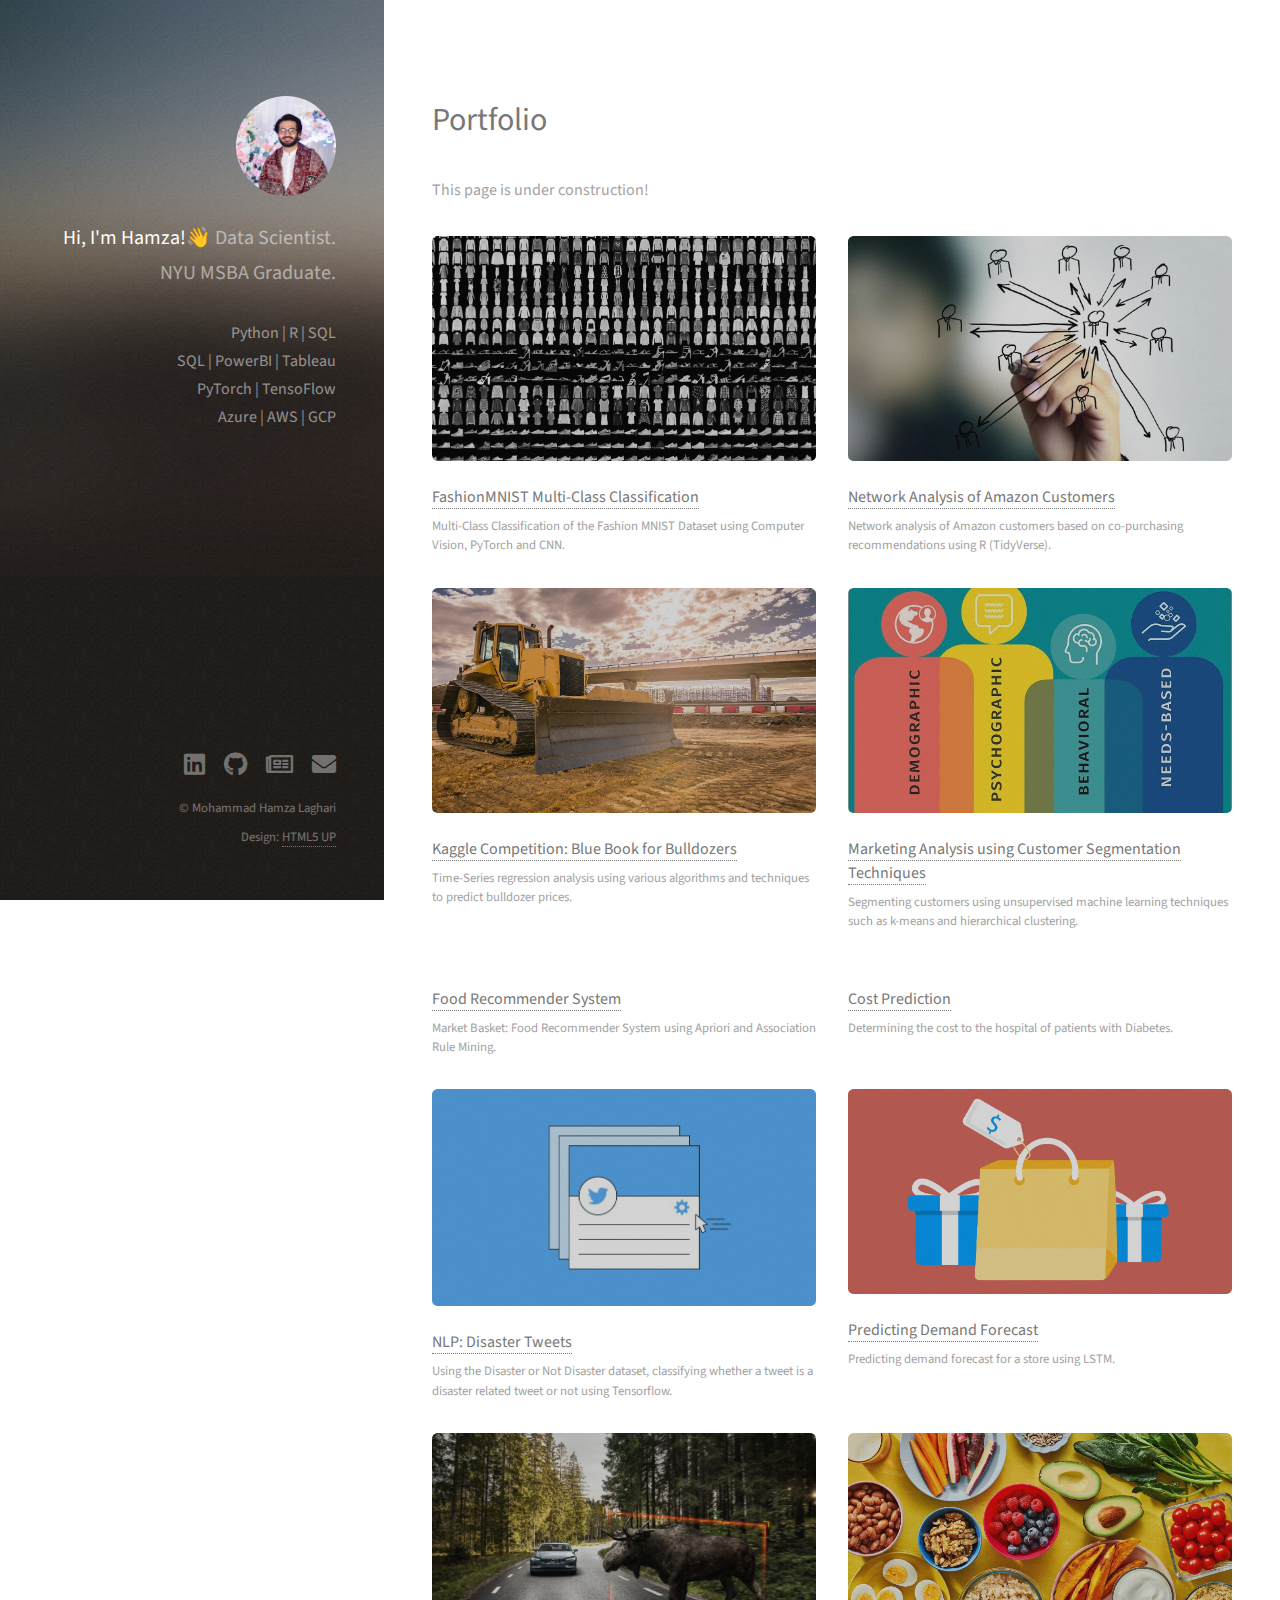
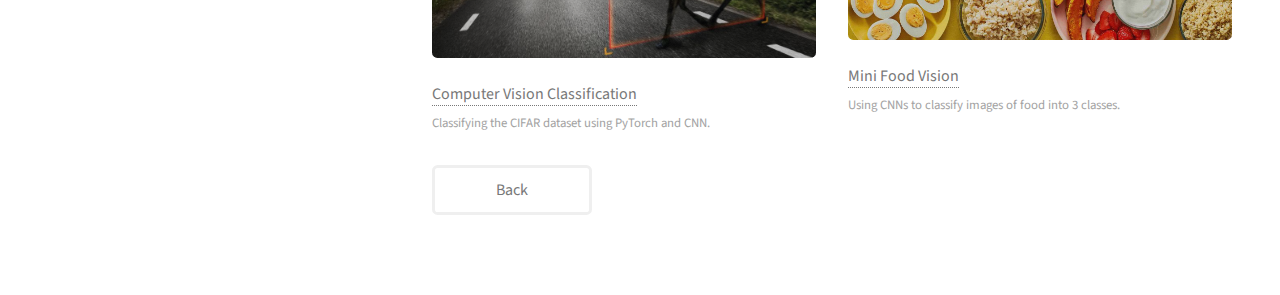
==== commit 378f15fc: "Add files via upload" ====
--- a/portfolio.html
+++ b/portfolio.html
@@ -66,6 +66,36 @@
 								<a href="images/customer.jpg" class="image fit thumb"><img src="images/customer.jpg" alt="" /></a>
 								<h3><a href="https://github.com/mhlaghari/CustomerAnalytics_CustomerSegmentation">Marketing Analysis using Customer Segmentation Techniques</a></h3>
 								<p>Segmenting customers using unsupervised machine learning techniques such as k-means and hierarchical clustering.</p>
+							</article>
+							<article class="col-6 col-12-xsmall work-item">
+								<a href="images/grocery.jpg" class="image fit thumb"><img src="images/grocery.jpg" alt="" /></a>
+								<h3><a href="https://github.com/mhlaghari/Market_basket/blob/main/Market_Basket.ipynb">Food Recommender System</a></h3>
+								<p>Market Basket: Food Recommender System using Apriori and Association Rule Mining.</p>
+							</article>
+							<article class="col-6 col-12-xsmall work-item">
+								<a href="images/hospital.jpg" class="image fit thumb"><img src="images/hospital.jpg" alt="" /></a>
+								<h3><a href="https://github.com/mhlaghari/hospitalRegressionAnalysis/blob/main/HospitalRegressionAnalysis.ipynb">Cost Prediction</a></h3>
+								<p>Determining the cost to the hospital of patients with Diabetes.</p>
+							</article>
+							<article class="col-6 col-12-xsmall work-item">
+								<a href="images/tweets.jpg" class="image fit thumb"><img src="images/tweets.jpg" alt="" /></a>
+								<h3><a href="https://github.com/mhlaghari/NLP_Tensorflow/blob/main/NLP_Tensorflow.ipynb">NLP: Disaster Tweets</a></h3>
+								<p>Using the Disaster or Not Disaster dataset, classifying whether a tweet is a disaster related tweet or not using Tensorflow.</p>
+							</article>
+							<article class="col-6 col-12-xsmall work-item">
+								<a href="images/sales.jpg" class="image fit thumb"><img src="images/sales.jpg" alt="" /></a>
+								<h3><a href="https://github.com/mhlaghari/StoreItemDemandForecasting/blob/main/HW___Store_Item_Demand_Forecasting%20MohammadHamzaLaghari.ipynb">Predicting Demand Forecast</a></h3>
+								<p>Predicting demand forecast for a store using LSTM.</p>
+							</article>
+							<article class="col-6 col-12-xsmall work-item">
+								<a href="images/computervision.jpg" class="image fit thumb"><img src="images/computervision.jpg" alt="" /></a>
+								<h3><a href="https://github.com/mhlaghari/Mini-CIFAR-PyTorch-Vision/blob/main/CIFAR_10.ipynb">Computer Vision Classification</a></h3>
+								<p>Classifying the CIFAR dataset using PyTorch and CNN.</p>
+							</article>
+							<article class="col-6 col-12-xsmall work-item">
+								<a href="images/food.jpg" class="image fit thumb"><img src="images/food.jpg" alt="" /></a>
+								<h3><a href="https://github.com/mhlaghari/Mini-Food-Vision-Pytorch/blob/main/Mini_Food_Vision.ipynb">Mini Food Vision</a></h3>
+								<p>Using CNNs to classify images of food into 3 classes.</p>
 							</article>
 							
 						</div>
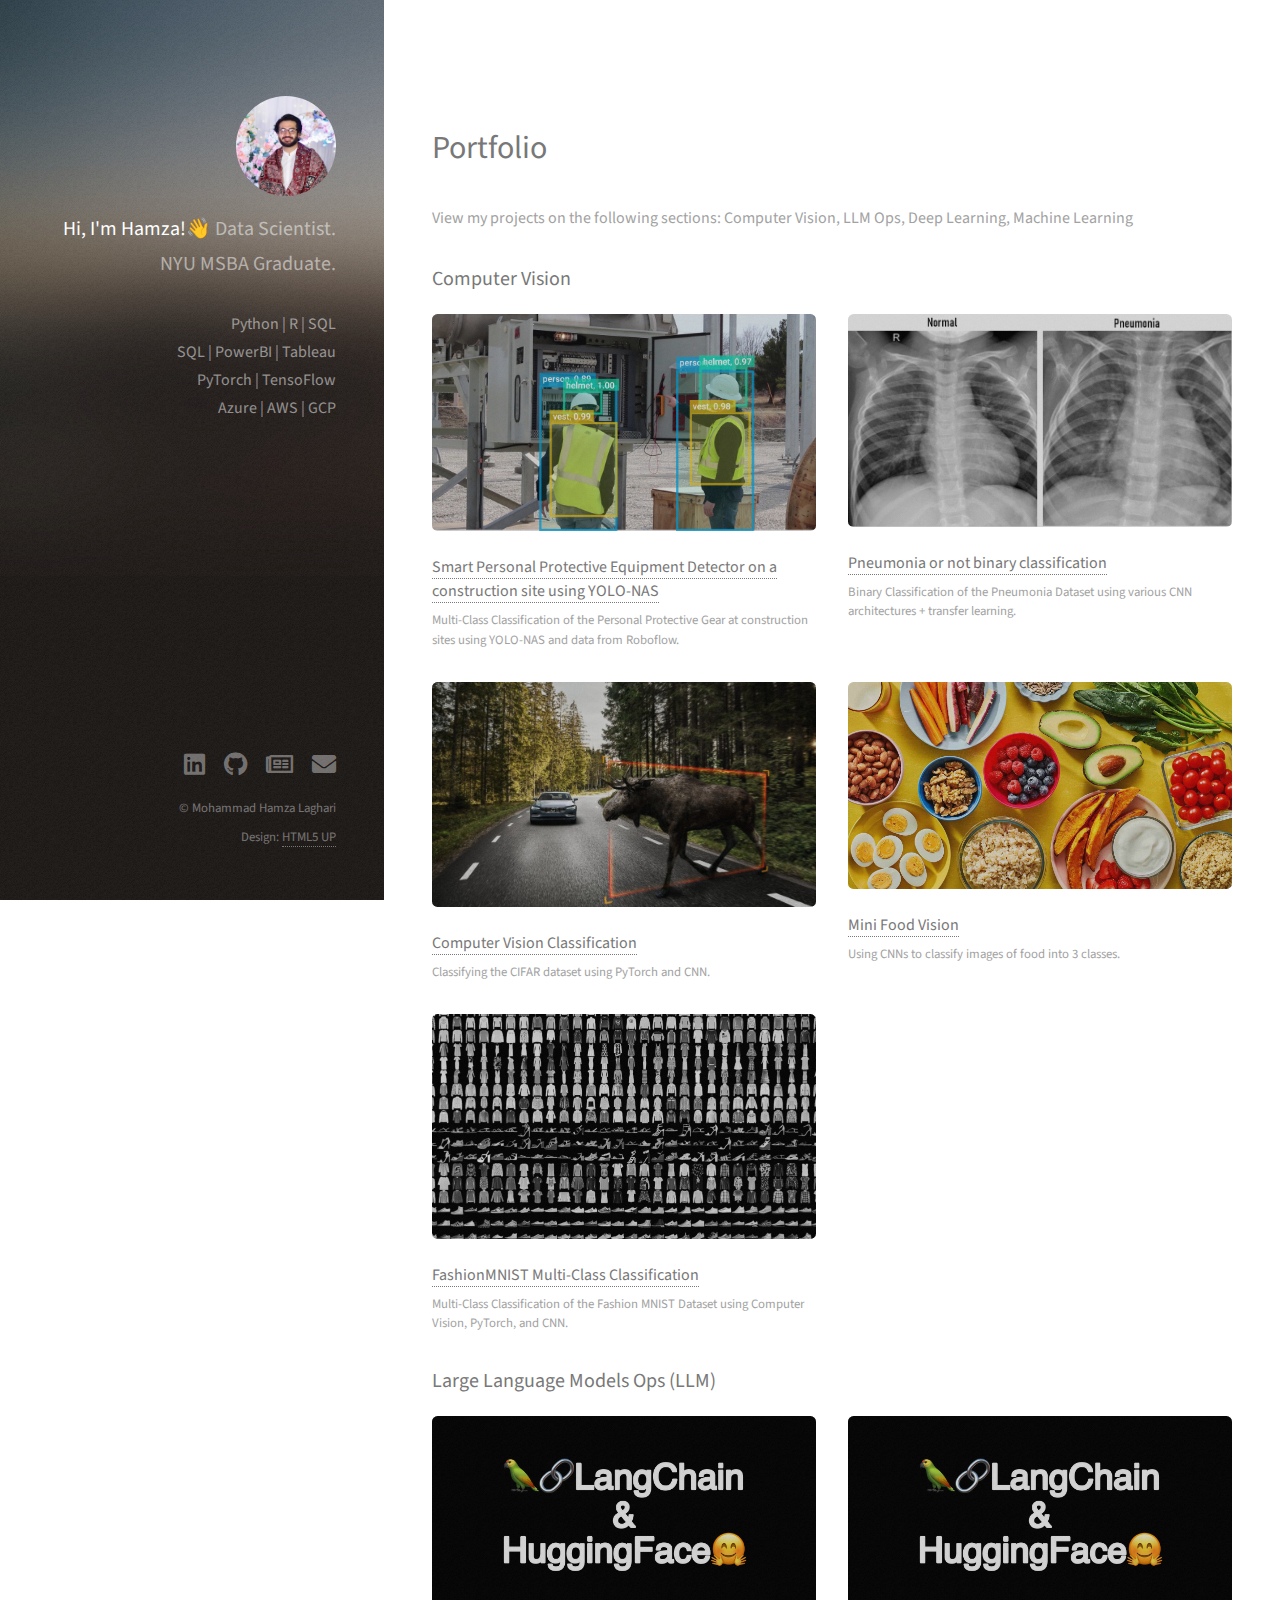
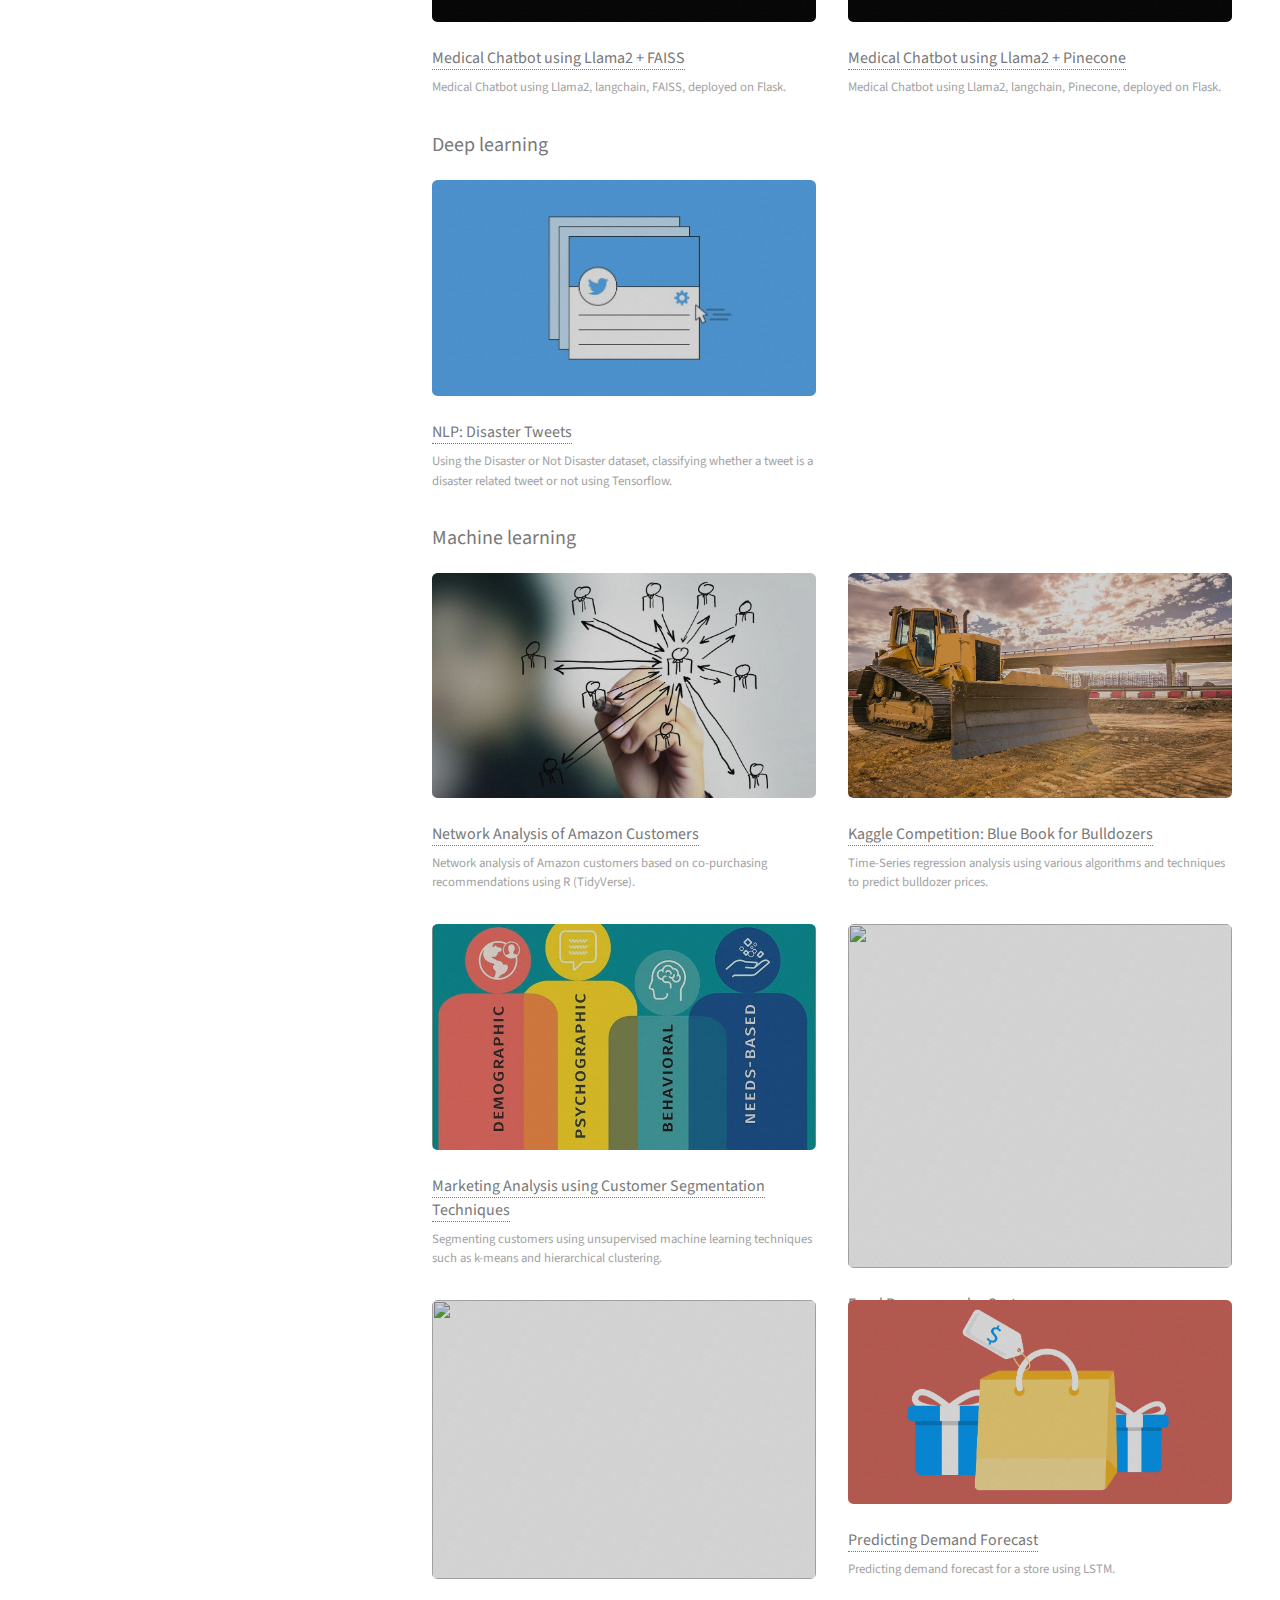
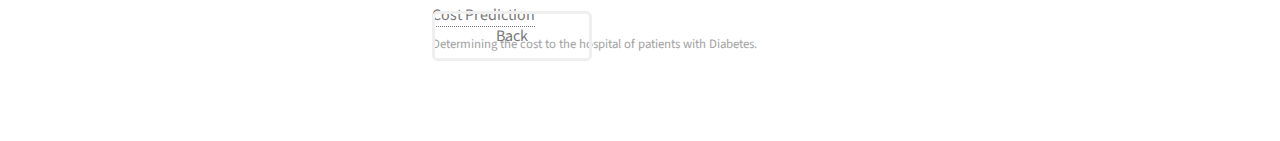
==== commit d4e5d6aa: "updated 03 Jan" ====
--- a/portfolio.html
+++ b/portfolio.html
@@ -1,486 +1,551 @@
+Explain
 <!DOCTYPE HTML>
 <!--
-	Strata by HTML5 UP
-	html5up.net | @ajlkn
-	Free for personal and commercial use under the CCA 3.0 license (html5up.net/license)
--->
+   Strata by HTML5 UP
+   html5up.net | @ajlkn
+   Free for personal and commercial use under the CCA 3.0 license (html5up.net/license)
+   -->
 <html>
-	<head>
-		<title>Mohammad Hamza Laghari's Portfolio</title>
-		<meta charset="utf-8" />
-		<meta name="viewport" content="width=device-width, initial-scale=1, user-scalable=no" />
-		<link rel="stylesheet" href="assets/css/main.css" />
-	</head>
-	<body class="is-preload">
-
-		<!-- Header -->
-			<header id="header">
-				<div class="inner">
-					<a href="#" class="image avatar"><img src="images/avatar.jpeg" alt="" /></a>
-					<h1><strong>Hi, I'm Hamza!&#128075;</strong><br />
-					Data Scientist.<br />
-					NYU MSBA Graduate.</a></h1><br/>
-					Python | R | SQL<br/>
-					SQL | PowerBI | Tableau<br/>
-					PyTorch | TensoFlow <br/>
-					Azure | AWS | GCP 
-				</div>
-			</header>
-
-		<!-- Main -->
-			<div id="main">
-
-				<!-- One -->
-				<!--
-					<section id="one">
-						<header class="major">
-							<h2>Data Science • Machine Learning • Artificial Intelligence</h2>
-						</header>
-						<p>Hamza is a Data Scientist and Machine Learning Engineer with a Master of Science in Business Analytics from New York University's Stern School of Business. Based in the UAE, Hamza is dedicated to researching and implementing cutting-edge technologies. His expertise spans machine learning, deep learning, statistical analysis, and causal analysis, making him a versatile force in the world of data science!</p>
-						
-					</section>
--->
-				<!-- Two -->
-					<section id="one">
-						<header class="major">
-							<h2>Portfolio</h2>
-						</header>
-						<p>This page is under construction!</p>
-						<div class="row">
-							<article class="col-6 col-12-xsmall work-item">
-								<a href="images/fashion.jpg" class="image fit thumb"><img src="images/fashion.jpg" alt="" /></a>
-								<h3><a href="https://github.com/mhlaghari/ComputerVision_FashionMNIST_PyTorch/blob/main/FashionMNIST_using_PyTorch.ipynb">FashionMNIST Multi-Class Classification</a></h3>
-								<p>Multi-Class Classification of the Fashion MNIST Dataset using Computer Vision, PyTorch and CNN.</p>
-							</article>
-							<article class="col-6 col-12-xsmall work-item">
-								<a href="images/network.jpg" class="image fit thumb"><img src="images/network.jpg" alt="" /></a>
-								<h3><a href="https://github.com/mhlaghari/Amazon-product-co-purchasing-network-metadata">Network Analysis of Amazon Customers</a></h3>
-								<p>Network analysis of Amazon customers based on co-purchasing recommendations using R (TidyVerse).</p>
-							</article>
-							<article class="col-6 col-12-xsmall work-item">
-								<a href="images/bulldozer.jpg" class="image fit thumb"><img src="images/bulldozer.jpg" alt="" /></a>
-								<h3><a href="https://github.com/mhlaghari/Bulldozer_regression_model">Kaggle Competition: Blue Book for Bulldozers</a></h3>
-								<p>Time-Series regression analysis using various algorithms and techniques to predict bulldozer prices.</p>
-							</article>
-							<article class="col-6 col-12-xsmall work-item">
-								<a href="images/customer.jpg" class="image fit thumb"><img src="images/customer.jpg" alt="" /></a>
-								<h3><a href="https://github.com/mhlaghari/CustomerAnalytics_CustomerSegmentation">Marketing Analysis using Customer Segmentation Techniques</a></h3>
-								<p>Segmenting customers using unsupervised machine learning techniques such as k-means and hierarchical clustering.</p>
-							</article>
-							<article class="col-6 col-12-xsmall work-item">
-								<a href="images/grocery.jpg" class="image fit thumb"><img src="images/grocery.jpg" alt="" /></a>
-								<h3><a href="https://github.com/mhlaghari/Market_basket/blob/main/Market_Basket.ipynb">Food Recommender System</a></h3>
-								<p>Market Basket: Food Recommender System using Apriori and Association Rule Mining.</p>
-							</article>
-							<article class="col-6 col-12-xsmall work-item">
-								<a href="images/hospital.jpg" class="image fit thumb"><img src="images/hospital.jpg" alt="" /></a>
-								<h3><a href="https://github.com/mhlaghari/hospitalRegressionAnalysis/blob/main/HospitalRegressionAnalysis.ipynb">Cost Prediction</a></h3>
-								<p>Determining the cost to the hospital of patients with Diabetes.</p>
-							</article>
-							<article class="col-6 col-12-xsmall work-item">
-								<a href="images/tweets.jpg" class="image fit thumb"><img src="images/tweets.jpg" alt="" /></a>
-								<h3><a href="https://github.com/mhlaghari/NLP_Tensorflow/blob/main/NLP_Tensorflow.ipynb">NLP: Disaster Tweets</a></h3>
-								<p>Using the Disaster or Not Disaster dataset, classifying whether a tweet is a disaster related tweet or not using Tensorflow.</p>
-							</article>
-							<article class="col-6 col-12-xsmall work-item">
-								<a href="images/sales.jpg" class="image fit thumb"><img src="images/sales.jpg" alt="" /></a>
-								<h3><a href="https://github.com/mhlaghari/StoreItemDemandForecasting/blob/main/HW___Store_Item_Demand_Forecasting%20MohammadHamzaLaghari.ipynb">Predicting Demand Forecast</a></h3>
-								<p>Predicting demand forecast for a store using LSTM.</p>
-							</article>
-							<article class="col-6 col-12-xsmall work-item">
-								<a href="images/computervision.jpg" class="image fit thumb"><img src="images/computervision.jpg" alt="" /></a>
-								<h3><a href="https://github.com/mhlaghari/Mini-CIFAR-PyTorch-Vision/blob/main/CIFAR_10.ipynb">Computer Vision Classification</a></h3>
-								<p>Classifying the CIFAR dataset using PyTorch and CNN.</p>
-							</article>
-							<article class="col-6 col-12-xsmall work-item">
-								<a href="images/food.jpg" class="image fit thumb"><img src="images/food.jpg" alt="" /></a>
-								<h3><a href="https://github.com/mhlaghari/Mini-Food-Vision-Pytorch/blob/main/Mini_Food_Vision.ipynb">Mini Food Vision</a></h3>
-								<p>Using CNNs to classify images of food into 3 classes.</p>
-							</article>
-							
-						</div>
-						<ul class="actions">
-							<li><a href="index.html" class="button">Back</a></li>
-						</ul>
-					</section>
-
-				<!-- Three -->
-				<!--
-					<section id="three">
-						<h2>Get In Touch</h2>
-						<p>Send me an email and I'll respond to you as soon as I can!</p>
-						<div class="row">
-							<div class="col-8 col-12-small">
-								<form method="post" action="mailto:mhlaghari@gmail.com">
-									<div class="row gtr-uniform gtr-50">
-										<div class="col-6 col-12-xsmall"><input type="text" name="name" id="name" placeholder="Name" /></div>
-										<div class="col-6 col-12-xsmall"><input type="email" name="email" id="email" placeholder="Email" /></div>
-										<div class="col-12"><textarea name="message" id="message" placeholder="Message" rows="4"></textarea></div>
-									</div>
-								</form>
-								<ul class="actions">
-									<li><input type="submit" value="Send Message" /></li>
-								</ul>
-							</div>
-							<div class="col-4 col-12-small">
-								<ul class="labeled-icons">
-									
-									<li>
-										<h3 class="icon solid fa-mobile-alt"><span class="label">Phone</span></h3>
-										+971-(50)-5429-979
-									</li>
-									<li>
-										<h3 class="icon solid fa-envelope"><span class="label">Email</span></h3>
-										<a href="#">mhlaghari@gmail.com</a>
-									</li>
-								</ul>
-							</div>
-						</div>
-					</section>
-				-->
-
-				<!-- Four -->
-				<!--
-					<section id="four">
-						<h2>Elements</h2>
-
-						<section>
-							<h4>Text</h4>
-							<p>This is <b>bold</b> and this is <strong>strong</strong>. This is <i>italic</i> and this is <em>emphasized</em>.
-							This is <sup>superscript</sup> text and this is <sub>subscript</sub> text.
-							This is <u>underlined</u> and this is code: <code>for (;;) { ... }</code>. Finally, <a href="#">this is a link</a>.</p>
-							<hr />
-							<header>
-								<h4>Heading with a Subtitle</h4>
-								<p>Lorem ipsum dolor sit amet nullam id egestas urna aliquam</p>
-							</header>
-							<p>Nunc lacinia ante nunc ac lobortis. Interdum adipiscing gravida odio porttitor sem non mi integer non faucibus ornare mi ut ante amet placerat aliquet. Volutpat eu sed ante lacinia sapien lorem accumsan varius montes viverra nibh in adipiscing blandit tempus accumsan.</p>
-							<header>
-								<h5>Heading with a Subtitle</h5>
-								<p>Lorem ipsum dolor sit amet nullam id egestas urna aliquam</p>
-							</header>
-							<p>Nunc lacinia ante nunc ac lobortis. Interdum adipiscing gravida odio porttitor sem non mi integer non faucibus ornare mi ut ante amet placerat aliquet. Volutpat eu sed ante lacinia sapien lorem accumsan varius montes viverra nibh in adipiscing blandit tempus accumsan.</p>
-							<hr />
-							<h2>Heading Level 2</h2>
-							<h3>Heading Level 3</h3>
-							<h4>Heading Level 4</h4>
-							<h5>Heading Level 5</h5>
-							<h6>Heading Level 6</h6>
-							<hr />
-							<h5>Blockquote</h5>
-							<blockquote>Fringilla nisl. Donec accumsan interdum nisi, quis tincidunt felis sagittis eget tempus euismod. Vestibulum ante ipsum primis in faucibus vestibulum. Blandit adipiscing eu felis iaculis volutpat ac adipiscing accumsan faucibus. Vestibulum ante ipsum primis in faucibus lorem ipsum dolor sit amet nullam adipiscing eu felis.</blockquote>
-							<h5>Preformatted</h5>
-							<pre><code>i = 0;
-
-while (!deck.isInOrder()) {
-print 'Iteration ' + i;
-deck.shuffle();
-i++;
-}
-
-print 'It took ' + i + ' iterations to sort the deck.';</code></pre>
-						</section>
-
-						<section>
-							<h4>Lists</h4>
-							<div class="row">
-								<div class="col-6 col-12-xsmall">
-									<h5>Unordered</h5>
-									<ul>
-										<li>Dolor pulvinar etiam magna etiam.</li>
-										<li>Sagittis adipiscing lorem eleifend.</li>
-										<li>Felis enim feugiat dolore viverra.</li>
-									</ul>
-									<h5>Alternate</h5>
-									<ul class="alt">
-										<li>Dolor pulvinar etiam magna etiam.</li>
-										<li>Sagittis adipiscing lorem eleifend.</li>
-										<li>Felis enim feugiat dolore viverra.</li>
-									</ul>
-								</div>
-								<div class="col-6 col-12-xsmall">
-									<h5>Ordered</h5>
-									<ol>
-										<li>Dolor pulvinar etiam magna etiam.</li>
-										<li>Etiam vel felis at lorem sed viverra.</li>
-										<li>Felis enim feugiat dolore viverra.</li>
-										<li>Dolor pulvinar etiam magna etiam.</li>
-										<li>Etiam vel felis at lorem sed viverra.</li>
-										<li>Felis enim feugiat dolore viverra.</li>
-									</ol>
-									<h5>Icons</h5>
-									<ul class="icons">
-										<li><a href="#" class="icon brands fa-twitter"><span class="label">Twitter</span></a></li>
-										<li><a href="#" class="icon brands fa-facebook-f"><span class="label">Facebook</span></a></li>
-										<li><a href="#" class="icon brands fa-instagram"><span class="label">Instagram</span></a></li>
-										<li><a href="#" class="icon brands fa-github"><span class="label">Github</span></a></li>
-										<li><a href="#" class="icon brands fa-dribbble"><span class="label">Dribbble</span></a></li>
-										<li><a href="#" class="icon brands fa-tumblr"><span class="label">Tumblr</span></a></li>
-									</ul>
-								</div>
-							</div>
-							<h5>Actions</h5>
-							<ul class="actions">
-								<li><a href="#" class="button primary">Default</a></li>
-								<li><a href="#" class="button">Default</a></li>
-							</ul>
-							<ul class="actions small">
-								<li><a href="#" class="button primary small">Small</a></li>
-								<li><a href="#" class="button small">Small</a></li>
-							</ul>
-							<div class="row">
-								<div class="col-6 col-12-small">
-									<ul class="actions stacked">
-										<li><a href="#" class="button primary">Default</a></li>
-										<li><a href="#" class="button">Default</a></li>
-									</ul>
-								</div>
-								<div class="col-6 col-12-small">
-									<ul class="actions stacked">
-										<li><a href="#" class="button primary small">Small</a></li>
-										<li><a href="#" class="button small">Small</a></li>
-									</ul>
-								</div>
-								<div class="col-6 col-12-small">
-									<ul class="actions stacked">
-										<li><a href="#" class="button primary fit">Default</a></li>
-										<li><a href="#" class="button fit">Default</a></li>
-									</ul>
-								</div>
-								<div class="col-6 col-12-small">
-									<ul class="actions stacked">
-										<li><a href="#" class="button primary small fit">Small</a></li>
-										<li><a href="#" class="button small fit">Small</a></li>
-									</ul>
-								</div>
-							</div>
-						</section>
-
-						<section>
-							<h4>Table</h4>
-							<h5>Default</h5>
-							<div class="table-wrapper">
-								<table>
-									<thead>
-										<tr>
-											<th>Name</th>
-											<th>Description</th>
-											<th>Price</th>
-										</tr>
-									</thead>
-									<tbody>
-										<tr>
-											<td>Item One</td>
-											<td>Ante turpis integer aliquet porttitor.</td>
-											<td>29.99</td>
-										</tr>
-										<tr>
-											<td>Item Two</td>
-											<td>Vis ac commodo adipiscing arcu aliquet.</td>
-											<td>19.99</td>
-										</tr>
-										<tr>
-											<td>Item Three</td>
-											<td> Morbi faucibus arcu accumsan lorem.</td>
-											<td>29.99</td>
-										</tr>
-										<tr>
-											<td>Item Four</td>
-											<td>Vitae integer tempus condimentum.</td>
-											<td>19.99</td>
-										</tr>
-										<tr>
-											<td>Item Five</td>
-											<td>Ante turpis integer aliquet porttitor.</td>
-											<td>29.99</td>
-										</tr>
-									</tbody>
-									<tfoot>
-										<tr>
-											<td colspan="2"></td>
-											<td>100.00</td>
-										</tr>
-									</tfoot>
-								</table>
-							</div>
-
-							<h5>Alternate</h5>
-							<div class="table-wrapper">
-								<table class="alt">
-									<thead>
-										<tr>
-											<th>Name</th>
-											<th>Description</th>
-											<th>Price</th>
-										</tr>
-									</thead>
-									<tbody>
-										<tr>
-											<td>Item One</td>
-											<td>Ante turpis integer aliquet porttitor.</td>
-											<td>29.99</td>
-										</tr>
-										<tr>
-											<td>Item Two</td>
-											<td>Vis ac commodo adipiscing arcu aliquet.</td>
-											<td>19.99</td>
-										</tr>
-										<tr>
-											<td>Item Three</td>
-											<td> Morbi faucibus arcu accumsan lorem.</td>
-											<td>29.99</td>
-										</tr>
-										<tr>
-											<td>Item Four</td>
-											<td>Vitae integer tempus condimentum.</td>
-											<td>19.99</td>
-										</tr>
-										<tr>
-											<td>Item Five</td>
-											<td>Ante turpis integer aliquet porttitor.</td>
-											<td>29.99</td>
-										</tr>
-									</tbody>
-									<tfoot>
-										<tr>
-											<td colspan="2"></td>
-											<td>100.00</td>
-										</tr>
-									</tfoot>
-								</table>
-							</div>
-						</section>
-
-						<section>
-							<h4>Buttons</h4>
-							<ul class="actions">
-								<li><a href="#" class="button primary">Primary</a></li>
-								<li><a href="#" class="button">Default</a></li>
-							</ul>
-							<ul class="actions">
-								<li><a href="#" class="button large">Large</a></li>
-								<li><a href="#" class="button">Default</a></li>
-								<li><a href="#" class="button small">Small</a></li>
-							</ul>
-							<ul class="actions fit">
-								<li><a href="#" class="button primary fit">Fit</a></li>
-								<li><a href="#" class="button fit">Fit</a></li>
-							</ul>
-							<ul class="actions fit small">
-								<li><a href="#" class="button primary fit small">Fit + Small</a></li>
-								<li><a href="#" class="button fit small">Fit + Small</a></li>
-							</ul>
-							<ul class="actions">
-								<li><a href="#" class="button primary icon solid fa-download">Icon</a></li>
-								<li><a href="#" class="button icon solid fa-download">Icon</a></li>
-							</ul>
-							<ul class="actions">
-								<li><span class="button primary disabled">Primary</span></li>
-								<li><span class="button disabled">Default</span></li>
-							</ul>
-						</section>
-
-						<section>
-							<h4>Form</h4>
-							<form method="post" action="#">
-								<div class="row gtr-uniform gtr-50">
-									<div class="col-6 col-12-xsmall">
-										<input type="text" name="demo-name" id="demo-name" value="" placeholder="Name" />
-									</div>
-									<div class="col-6 col-12-xsmall">
-										<input type="email" name="demo-email" id="demo-email" value="" placeholder="Email" />
-									</div>
-									<div class="col-12">
-										<select name="demo-category" id="demo-category">
-											<option value="">- Category -</option>
-											<option value="1">Manufacturing</option>
-											<option value="1">Shipping</option>
-											<option value="1">Administration</option>
-											<option value="1">Human Resources</option>
-										</select>
-									</div>
-									<div class="col-4 col-12-small">
-										<input type="radio" id="demo-priority-low" name="demo-priority" checked>
-										<label for="demo-priority-low">Low Priority</label>
-									</div>
-									<div class="col-4 col-12-small">
-										<input type="radio" id="demo-priority-normal" name="demo-priority">
-										<label for="demo-priority-normal">Normal Priority</label>
-									</div>
-									<div class="col-4 col-12-small">
-										<input type="radio" id="demo-priority-high" name="demo-priority">
-										<label for="demo-priority-high">High Priority</label>
-									</div>
-									<div class="col-6 col-12-small">
-										<input type="checkbox" id="demo-copy" name="demo-copy">
-										<label for="demo-copy">Email me a copy of this message</label>
-									</div>
-									<div class="col-6 col-12-small">
-										<input type="checkbox" id="demo-human" name="demo-human" checked>
-										<label for="demo-human">I am a human and not a robot</label>
-									</div>
-									<div class="col-12">
-										<textarea name="demo-message" id="demo-message" placeholder="Enter your message" rows="6"></textarea>
-									</div>
-									<div class="col-12">
-										<ul class="actions">
-											<li><input type="submit" value="Send Message" class="primary" /></li>
-											<li><input type="reset" value="Reset" /></li>
-										</ul>
-									</div>
-								</div>
-							</form>
-						</section>
-
-						<section>
-							<h4>Image</h4>
-							<h5>Fit</h5>
-							<div class="box alt">
-								<div class="row gtr-50 gtr-uniform">
-									<div class="col-12"><span class="image fit"><img src="images/fulls/05.jpg" alt="" /></span></div>
-									<div class="col-4"><span class="image fit"><img src="images/thumbs/01.jpg" alt="" /></span></div>
-									<div class="col-4"><span class="image fit"><img src="images/thumbs/02.jpg" alt="" /></span></div>
-									<div class="col-4"><span class="image fit"><img src="images/thumbs/03.jpg" alt="" /></span></div>
-									<div class="col-4"><span class="image fit"><img src="images/thumbs/04.jpg" alt="" /></span></div>
-									<div class="col-4"><span class="image fit"><img src="images/thumbs/05.jpg" alt="" /></span></div>
-									<div class="col-4"><span class="image fit"><img src="images/thumbs/06.jpg" alt="" /></span></div>
-									<div class="col-4"><span class="image fit"><img src="images/thumbs/03.jpg" alt="" /></span></div>
-									<div class="col-4"><span class="image fit"><img src="images/thumbs/02.jpg" alt="" /></span></div>
-									<div class="col-4"><span class="image fit"><img src="images/thumbs/01.jpg" alt="" /></span></div>
-								</div>
-							</div>
-							<h5>Left &amp; Right</h5>
-							<p><span class="image left"><img src="images/avatar.jpg" alt="" /></span>Fringilla nisl. Donec accumsan interdum nisi, quis tincidunt felis sagittis eget. tempus euismod. Vestibulum ante ipsum primis in faucibus vestibulum. Blandit adipiscing eu felis iaculis volutpat ac adipiscing accumsan eu faucibus. Integer ac pellentesque praesent tincidunt felis sagittis eget. tempus euismod. Vestibulum ante ipsum primis in faucibus vestibulum. Blandit adipiscing eu felis iaculis volutpat ac adipiscing accumsan eu faucibus. Integer ac pellentesque praesent. Donec accumsan interdum nisi, quis tincidunt felis sagittis eget. tempus euismod. Vestibulum ante ipsum primis in faucibus vestibulum. Blandit adipiscing eu felis iaculis volutpat ac adipiscing accumsan eu faucibus. Integer ac pellentesque praesent tincidunt felis sagittis eget. tempus euismod. Vestibulum ante ipsum primis in faucibus vestibulum. Blandit adipiscing eu felis iaculis volutpat ac adipiscing accumsan eu faucibus. Integer ac pellentesque praesent.</p>
-							<p><span class="image right"><img src="images/avatar.jpg" alt="" /></span>Fringilla nisl. Donec accumsan interdum nisi, quis tincidunt felis sagittis eget. tempus euismod. Vestibulum ante ipsum primis in faucibus vestibulum. Blandit adipiscing eu felis iaculis volutpat ac adipiscing accumsan eu faucibus. Integer ac pellentesque praesent tincidunt felis sagittis eget. tempus euismod. Vestibulum ante ipsum primis in faucibus vestibulum. Blandit adipiscing eu felis iaculis volutpat ac adipiscing accumsan eu faucibus. Integer ac pellentesque praesent. Donec accumsan interdum nisi, quis tincidunt felis sagittis eget. tempus euismod. Vestibulum ante ipsum primis in faucibus vestibulum. Blandit adipiscing eu felis iaculis volutpat ac adipiscing accumsan eu faucibus. Integer ac pellentesque praesent tincidunt felis sagittis eget. tempus euismod. Vestibulum ante ipsum primis in faucibus vestibulum. Blandit adipiscing eu felis iaculis volutpat ac adipiscing accumsan eu faucibus. Integer ac pellentesque praesent.</p>
-						</section>
-
-					</section>
-				-->
-
-			</div>
-
-		<!-- Footer -->
-			<footer id="footer">
-				<div class="inner">
-					<ul class="icons">
-						<li><a href="https://www.linkedin.com/in/mhlaghari/" class="icon brands fa-linkedin"><span class="label">LinkedIn</span></a></li>
-						<li><a href="https://github.com/mhlaghari" class="icon brands fa-github"><span class="label">Github</span></a></li>
-						<li><a href="https://github.com/mhlaghari/resume/blob/main/MohammadHamzaLaghari%20CV2023.pdf" class="icon regular fa-newspaper"><span class="label">Resume</span></a></li>
-						<li><a href="mailto:mhlaghari@gmail.com" class="icon solid fa-envelope"><span class="label">Email</span></a></li>
-					</ul>
-					<ul class="copyright">
-						<li>&copy; Mohammad Hamza Laghari</li><li>Design: <a href="http://html5up.net">HTML5 UP</a></li>
-					</ul>
-				</div>
-			</footer>
-
-		<!-- Scripts -->
-			<script src="assets/js/jquery.min.js"></script>
-			<script src="assets/js/jquery.poptrox.min.js"></script>
-			<script src="assets/js/browser.min.js"></script>
-			<script src="assets/js/breakpoints.min.js"></script>
-			<script src="assets/js/util.js"></script>
-			<script src="assets/js/main.js"></script>
-
-	</body>
+   <head>
+      <title>Mohammad Hamza Laghari's Portfolio</title>
+      <meta charset="utf-8" />
+      <meta name="viewport" content="width=device-width, initial-scale=1, user-scalable=no" />
+      <link rel="stylesheet" href="assets/css/main.css" />
+   </head>
+   <body class="is-preload">
+      <!-- Header -->
+      <header id="header">
+         <div class="inner">
+            <a href="#" class="image avatar"><img src="images/avatar.jpeg" alt="" /></a>
+            <h1><strong>Hi, I'm Hamza!&#128075;</strong><br />
+               Data Scientist.<br />
+               NYU MSBA Graduate.</a>
+            </h1>
+            <br/>
+            Python | R | SQL<br/>
+            SQL | PowerBI | Tableau<br/>
+            PyTorch | TensoFlow <br/>
+            Azure | AWS | GCP
+         </div>
+      </header>
+      <!-- Main -->
+      <div id="main">
+      <!-- One -->
+      <!--
+         <section id="one">
+         	<header class="major">
+         		<h2>Data Science • Machine Learning • Artificial Intelligence</h2>
+         	</header>
+         	<p>Hamza is a Data Scientist and Machine Learning Engineer with a Master of Science in Business Analytics from New York University's Stern School of Business. Based in the UAE, Hamza is dedicated to researching and implementing cutting-edge technologies. His expertise spans machine learning, deep learning, statistical analysis, and causal analysis, making him a versatile force in the world of data science!</p>
+
+         </section>
+         -->
+      <!-- Two -->
+      <section id="one">
+      <header class="major">
+         <h2>Portfolio</h2>
+      </header>
+      <p>View my projects on the following sections: Computer Vision, LLM Ops, Deep Learning, Machine Learning</p>
+      <!-- Computer Vision Section -->
+      <section id="computer-vision">
+         <header class="major">
+            <h3>Computer Vision</h3>
+         </header>
+         <div class="row">
+			 <!-- Project  -->
+            <article class="col-6 col-12-xsmall work-item">
+               <a href="https://github.com/mhlaghari/SmartPPE/blob/main/SmartPPE_Final_V1.ipynb" class="image fit thumb">
+               <img src="images/AI-vision-inspection-in-power-and-utilities-industry-applications-of-computer-vision-1060x600.png" alt="" />
+               </a>
+               <h3><a href="https://github.com/mhlaghari/SmartPPE/blob/main/SmartPPE_Final_V1.ipynb">Smart Personal Protective Equipment Detector on a construction site using YOLO-NAS</a></h3>
+               <p>Multi-Class Classification of the Personal Protective Gear at construction sites using YOLO-NAS and data from Roboflow.</p>
+            </article>
+            <!-- Project  -->
+            <article class="col-6 col-12-xsmall work-item">
+               <a href="https://github.com/mhlaghari/pneumonia-or-not" class="image fit thumb">
+               <img src="images/1_caVi5_pTsarvYlqkarijOg.png" alt="" />
+               </a>
+               <h3><a href="https://github.com/mhlaghari/pneumonia-or-not">Pneumonia or not binary classification </a></h3>
+               <p>Binary Classification of the Pneumonia Dataset using various CNN architectures + transfer learning.</p>
+            </article>
+			 <!-- Project  -->
+            <article class="col-6 col-12-xsmall work-item">
+               <a href="https://github.com/mhlaghari/Mini-CIFAR-PyTorch-Vision/blob/main/CIFAR_10.ipynb" class="image fit thumb">
+               <img src="images/computervision.jpg" alt="" />
+               </a>
+               <h3><a href="https://github.com/mhlaghari/Mini-CIFAR-PyTorch-Vision/blob/main/CIFAR_10.ipynb">Computer Vision Classification</a></h3>
+               <p>Classifying the CIFAR dataset using PyTorch and CNN.</p>
+            </article>
+            <!-- Project  -->
+            <article class="col-6 col-12-xsmall work-item">
+               <a href="https://github.com/mhlaghari/Mini-Food-Vision-Pytorch/blob/main/Mini_Food_Vision.ipynb" class="image fit thumb">
+               <img src="images/food.jpg" alt="" />
+               </a>
+               <h3><a href="https://github.com/mhlaghari/Mini-Food-Vision-Pytorch/blob/main/Mini_Food_Vision.ipynb">Mini Food Vision</a></h3>
+               <p>Using CNNs to classify images of food into 3 classes.</p>
+            </article>
+            <!-- Project  -->
+                        <article class="col-6 col-12-xsmall work-item">
+               <a href="https://github.com/mhlaghari/ComputerVision_FashionMNIST_PyTorch/blob/main/FashionMNIST_using_PyTorch.ipynb" class="image fit thumb">
+               <img src="images/fashion.jpg" alt="" />
+               </a>
+               <h3><a href="https://github.com/mhlaghari/ComputerVision_FashionMNIST_PyTorch/blob/main/FashionMNIST_using_PyTorch.ipynb">FashionMNIST Multi-Class Classification</a></h3>
+               <p>Multi-Class Classification of the Fashion MNIST Dataset using Computer Vision, PyTorch, and CNN.</p>
+            </article>
+         </div>
+      </section>
+ <!-- LLM Section -->
+            <section id="LLM">
+                <header class="major">
+                    <h3>Large Language Models Ops (LLM)</h3>
+                </header>
+            <div class="row">
+               <! -- Project -- >
+               <article class="col-6 col-12-xsmall work-item">
+                  <a href="https://github.com/mhlaghari/end-to-end-medical-chatbot-using-llama2_v4_FAISS" class="image fit thumb">
+                     <img src="images/langchain.png" alt="" />
+                  </a>
+                  <h3><a href="https://github.com/mhlaghari/end-to-end-medical-chatbot-using-llama2_v4_FAISS">Medical Chatbot using Llama2 + FAISS</a></h3>
+                  <p>Medical Chatbot using Llama2, langchain, FAISS, deployed on Flask.</p>
+               </article>
+                 <! -- Project -- >
+               <article class="col-6 col-12-xsmall work-item">
+                  <a href="https://github.com/mhlaghari/end-to-end-medical-chatbot-using-llama2_v3" class="image fit thumb">
+                     <img src="images/langchain.png" alt="" />
+                  </a>
+                  <h3><a href="https://github.com/mhlaghari/end-to-end-medical-chatbot-using-llama2_v3">Medical Chatbot using Llama2 + Pinecone</a></h3>
+                  <p>Medical Chatbot using Llama2, langchain, Pinecone, deployed on Flask.</p>
+               </article>
+            </div>
+            </section>
+          <!-- Deep Learning -->
+            <section id="Deep learning">
+                <header class="major">
+                    <h3>Deep learning</h3>
+                </header>
+            <div class="row">
+               <article class="col-6 col-12-xsmall work-item">
+                  <a href="images/tweets.jpg" class="image fit thumb"><img src="images/tweets.jpg" alt="" /></a>
+                  <h3><a href="https://github.com/mhlaghari/NLP_Tensorflow/blob/main/NLP_Tensorflow.ipynb">NLP: Disaster Tweets</a></h3>
+                  <p>Using the Disaster or Not Disaster dataset, classifying whether a tweet is a disaster related tweet or not using Tensorflow.</p>
+               </article>
+                 <!-- Machine Learning -->
+            <section id="Machine learning">
+                <header class="major">
+                    <h3>Machine learning</h3>
+                </header>
+            <div class="row">
+               <article class="col-6 col-12-xsmall work-item">
+                  <a href="images/network.jpg" class="image fit thumb"><img src="images/network.jpg" alt="" /></a>
+                  <h3><a href="https://github.com/mhlaghari/Amazon-product-co-purchasing-network-metadata">Network Analysis of Amazon Customers</a></h3>
+                  <p>Network analysis of Amazon customers based on co-purchasing recommendations using R (TidyVerse).</p>
+               </article>
+               <article class="col-6 col-12-xsmall work-item">
+                  <a href="images/bulldozer.jpg" class="image fit thumb"><img src="images/bulldozer.jpg" alt="" /></a>
+                  <h3><a href="https://github.com/mhlaghari/Bulldozer_regression_model">Kaggle Competition: Blue Book for Bulldozers</a></h3>
+                  <p>Time-Series regression analysis using various algorithms and techniques to predict bulldozer prices.</p>
+               </article>
+               <article class="col-6 col-12-xsmall work-item">
+                  <a href="images/customer.jpg" class="image fit thumb"><img src="images/customer.jpg" alt="" /></a>
+                  <h3><a href="https://github.com/mhlaghari/CustomerAnalytics_CustomerSegmentation">Marketing Analysis using Customer Segmentation Techniques</a></h3>
+                  <p>Segmenting customers using unsupervised machine learning techniques such as k-means and hierarchical clustering.</p>
+               </article>
+               <article class="col-6 col-12-xsmall work-item">
+                  <a href="images/grocery.jpg" class="image fit thumb"><img src="images/grocery.jpg" alt="" /></a>
+                  <h3><a href="https://github.com/mhlaghari/Market_basket/blob/main/Market_Basket.ipynb">Food Recommender System</a></h3>
+                  <p>Market Basket: Food Recommender System using Apriori and Association Rule Mining.</p>
+               </article>
+               <article class="col-6 col-12-xsmall work-item">
+                  <a href="images/hospital.jpg" class="image fit thumb"><img src="images/hospital.jpg" alt="" /></a>
+                  <h3><a href="https://github.com/mhlaghari/hospitalRegressionAnalysis/blob/main/HospitalRegressionAnalysis.ipynb">Cost Prediction</a></h3>
+                  <p>Determining the cost to the hospital of patients with Diabetes.</p>
+               </article>
+
+               <article class="col-6 col-12-xsmall work-item">
+                  <a href="images/sales.jpg" class="image fit thumb"><img src="images/sales.jpg" alt="" /></a>
+                  <h3><a href="https://github.com/mhlaghari/StoreItemDemandForecasting/blob/main/HW___Store_Item_Demand_Forecasting%20MohammadHamzaLaghari.ipynb">Predicting Demand Forecast</a></h3>
+                  <p>Predicting demand forecast for a store using LSTM.</p>
+               </article>
+
+
+            </div>
+            <ul class="actions">
+               <li><a href="index.html" class="button">Back</a></li>
+            </ul>
+      </section>
+      <!-- Three -->
+      <!--
+         <section id="three">
+         	<h2>Get In Touch</h2>
+         	<p>Send me an email and I'll respond to you as soon as I can!</p>
+         	<div class="row">
+         		<div class="col-8 col-12-small">
+         			<form method="post" action="mailto:mhlaghari@gmail.com">
+         				<div class="row gtr-uniform gtr-50">
+         					<div class="col-6 col-12-xsmall"><input type="text" name="name" id="name" placeholder="Name" /></div>
+         					<div class="col-6 col-12-xsmall"><input type="email" name="email" id="email" placeholder="Email" /></div>
+         					<div class="col-12"><textarea name="message" id="message" placeholder="Message" rows="4"></textarea></div>
+         				</div>
+         			</form>
+         			<ul class="actions">
+         				<li><input type="submit" value="Send Message" /></li>
+         			</ul>
+         		</div>
+         		<div class="col-4 col-12-small">
+         			<ul class="labeled-icons">
+
+         				<li>
+         					<h3 class="icon solid fa-mobile-alt"><span class="label">Phone</span></h3>
+         					+971-(50)-5429-979
+         				</li>
+         				<li>
+         					<h3 class="icon solid fa-envelope"><span class="label">Email</span></h3>
+         					<a href="#">mhlaghari@gmail.com</a>
+         				</li>
+         			</ul>
+         		</div>
+         	</div>
+         </section>
+         -->
+      <!-- Four -->
+      <!--
+         <section id="four">
+         	<h2>Elements</h2>
+
+         	<section>
+         		<h4>Text</h4>
+         		<p>This is <b>bold</b> and this is <strong>strong</strong>. This is <i>italic</i> and this is <em>emphasized</em>.
+         		This is <sup>superscript</sup> text and this is <sub>subscript</sub> text.
+         		This is <u>underlined</u> and this is code: <code>for (;;) { ... }</code>. Finally, <a href="#">this is a link</a>.</p>
+         		<hr />
+         		<header>
+         			<h4>Heading with a Subtitle</h4>
+         			<p>Lorem ipsum dolor sit amet nullam id egestas urna aliquam</p>
+         		</header>
+         		<p>Nunc lacinia ante nunc ac lobortis. Interdum adipiscing gravida odio porttitor sem non mi integer non faucibus ornare mi ut ante amet placerat aliquet. Volutpat eu sed ante lacinia sapien lorem accumsan varius montes viverra nibh in adipiscing blandit tempus accumsan.</p>
+         		<header>
+         			<h5>Heading with a Subtitle</h5>
+         			<p>Lorem ipsum dolor sit amet nullam id egestas urna aliquam</p>
+         		</header>
+         		<p>Nunc lacinia ante nunc ac lobortis. Interdum adipiscing gravida odio porttitor sem non mi integer non faucibus ornare mi ut ante amet placerat aliquet. Volutpat eu sed ante lacinia sapien lorem accumsan varius montes viverra nibh in adipiscing blandit tempus accumsan.</p>
+         		<hr />
+         		<h2>Heading Level 2</h2>
+         		<h3>Heading Level 3</h3>
+         		<h4>Heading Level 4</h4>
+         		<h5>Heading Level 5</h5>
+         		<h6>Heading Level 6</h6>
+         		<hr />
+         		<h5>Blockquote</h5>
+         		<blockquote>Fringilla nisl. Donec accumsan interdum nisi, quis tincidunt felis sagittis eget tempus euismod. Vestibulum ante ipsum primis in faucibus vestibulum. Blandit adipiscing eu felis iaculis volutpat ac adipiscing accumsan faucibus. Vestibulum ante ipsum primis in faucibus lorem ipsum dolor sit amet nullam adipiscing eu felis.</blockquote>
+         		<h5>Preformatted</h5>
+         		<pre><code>i = 0;
+
+         while (!deck.isInOrder()) {
+         print 'Iteration ' + i;
+         deck.shuffle();
+         i++;
+         }
+
+         print 'It took ' + i + ' iterations to sort the deck.';</code></pre>
+         	</section>
+
+         	<section>
+         		<h4>Lists</h4>
+         		<div class="row">
+         			<div class="col-6 col-12-xsmall">
+         				<h5>Unordered</h5>
+         				<ul>
+         					<li>Dolor pulvinar etiam magna etiam.</li>
+         					<li>Sagittis adipiscing lorem eleifend.</li>
+         					<li>Felis enim feugiat dolore viverra.</li>
+         				</ul>
+         				<h5>Alternate</h5>
+         				<ul class="alt">
+         					<li>Dolor pulvinar etiam magna etiam.</li>
+         					<li>Sagittis adipiscing lorem eleifend.</li>
+         					<li>Felis enim feugiat dolore viverra.</li>
+         				</ul>
+         			</div>
+         			<div class="col-6 col-12-xsmall">
+         				<h5>Ordered</h5>
+         				<ol>
+         					<li>Dolor pulvinar etiam magna etiam.</li>
+         					<li>Etiam vel felis at lorem sed viverra.</li>
+         					<li>Felis enim feugiat dolore viverra.</li>
+         					<li>Dolor pulvinar etiam magna etiam.</li>
+         					<li>Etiam vel felis at lorem sed viverra.</li>
+         					<li>Felis enim feugiat dolore viverra.</li>
+         				</ol>
+         				<h5>Icons</h5>
+         				<ul class="icons">
+         					<li><a href="#" class="icon brands fa-twitter"><span class="label">Twitter</span></a></li>
+         					<li><a href="#" class="icon brands fa-facebook-f"><span class="label">Facebook</span></a></li>
+         					<li><a href="#" class="icon brands fa-instagram"><span class="label">Instagram</span></a></li>
+         					<li><a href="#" class="icon brands fa-github"><span class="label">Github</span></a></li>
+         					<li><a href="#" class="icon brands fa-dribbble"><span class="label">Dribbble</span></a></li>
+         					<li><a href="#" class="icon brands fa-tumblr"><span class="label">Tumblr</span></a></li>
+         				</ul>
+         			</div>
+         		</div>
+         		<h5>Actions</h5>
+         		<ul class="actions">
+         			<li><a href="#" class="button primary">Default</a></li>
+         			<li><a href="#" class="button">Default</a></li>
+         		</ul>
+         		<ul class="actions small">
+         			<li><a href="#" class="button primary small">Small</a></li>
+         			<li><a href="#" class="button small">Small</a></li>
+         		</ul>
+         		<div class="row">
+         			<div class="col-6 col-12-small">
+         				<ul class="actions stacked">
+         					<li><a href="#" class="button primary">Default</a></li>
+         					<li><a href="#" class="button">Default</a></li>
+         				</ul>
+         			</div>
+         			<div class="col-6 col-12-small">
+         				<ul class="actions stacked">
+         					<li><a href="#" class="button primary small">Small</a></li>
+         					<li><a href="#" class="button small">Small</a></li>
+         				</ul>
+         			</div>
+         			<div class="col-6 col-12-small">
+         				<ul class="actions stacked">
+         					<li><a href="#" class="button primary fit">Default</a></li>
+         					<li><a href="#" class="button fit">Default</a></li>
+         				</ul>
+         			</div>
+         			<div class="col-6 col-12-small">
+         				<ul class="actions stacked">
+         					<li><a href="#" class="button primary small fit">Small</a></li>
+         					<li><a href="#" class="button small fit">Small</a></li>
+         				</ul>
+         			</div>
+         		</div>
+         	</section>
+
+         	<section>
+         		<h4>Table</h4>
+         		<h5>Default</h5>
+         		<div class="table-wrapper">
+         			<table>
+         				<thead>
+         					<tr>
+         						<th>Name</th>
+         						<th>Description</th>
+         						<th>Price</th>
+         					</tr>
+         				</thead>
+         				<tbody>
+         					<tr>
+         						<td>Item One</td>
+         						<td>Ante turpis integer aliquet porttitor.</td>
+         						<td>29.99</td>
+         					</tr>
+         					<tr>
+         						<td>Item Two</td>
+         						<td>Vis ac commodo adipiscing arcu aliquet.</td>
+         						<td>19.99</td>
+         					</tr>
+         					<tr>
+         						<td>Item Three</td>
+         						<td> Morbi faucibus arcu accumsan lorem.</td>
+         						<td>29.99</td>
+         					</tr>
+         					<tr>
+         						<td>Item Four</td>
+         						<td>Vitae integer tempus condimentum.</td>
+         						<td>19.99</td>
+         					</tr>
+         					<tr>
+         						<td>Item Five</td>
+         						<td>Ante turpis integer aliquet porttitor.</td>
+         						<td>29.99</td>
+         					</tr>
+         				</tbody>
+         				<tfoot>
+         					<tr>
+         						<td colspan="2"></td>
+         						<td>100.00</td>
+         					</tr>
+         				</tfoot>
+         			</table>
+         		</div>
+
+         		<h5>Alternate</h5>
+         		<div class="table-wrapper">
+         			<table class="alt">
+         				<thead>
+         					<tr>
+         						<th>Name</th>
+         						<th>Description</th>
+         						<th>Price</th>
+         					</tr>
+         				</thead>
+         				<tbody>
+         					<tr>
+         						<td>Item One</td>
+         						<td>Ante turpis integer aliquet porttitor.</td>
+         						<td>29.99</td>
+         					</tr>
+         					<tr>
+         						<td>Item Two</td>
+         						<td>Vis ac commodo adipiscing arcu aliquet.</td>
+         						<td>19.99</td>
+         					</tr>
+         					<tr>
+         						<td>Item Three</td>
+         						<td> Morbi faucibus arcu accumsan lorem.</td>
+         						<td>29.99</td>
+         					</tr>
+         					<tr>
+         						<td>Item Four</td>
+         						<td>Vitae integer tempus condimentum.</td>
+         						<td>19.99</td>
+         					</tr>
+         					<tr>
+         						<td>Item Five</td>
+         						<td>Ante turpis integer aliquet porttitor.</td>
+         						<td>29.99</td>
+         					</tr>
+         				</tbody>
+         				<tfoot>
+         					<tr>
+         						<td colspan="2"></td>
+         						<td>100.00</td>
+         					</tr>
+         				</tfoot>
+         			</table>
+         		</div>
+         	</section>
+
+         	<section>
+         		<h4>Buttons</h4>
+         		<ul class="actions">
+         			<li><a href="#" class="button primary">Primary</a></li>
+         			<li><a href="#" class="button">Default</a></li>
+         		</ul>
+         		<ul class="actions">
+         			<li><a href="#" class="button large">Large</a></li>
+         			<li><a href="#" class="button">Default</a></li>
+         			<li><a href="#" class="button small">Small</a></li>
+         		</ul>
+         		<ul class="actions fit">
+         			<li><a href="#" class="button primary fit">Fit</a></li>
+         			<li><a href="#" class="button fit">Fit</a></li>
+         		</ul>
+         		<ul class="actions fit small">
+         			<li><a href="#" class="button primary fit small">Fit + Small</a></li>
+         			<li><a href="#" class="button fit small">Fit + Small</a></li>
+         		</ul>
+         		<ul class="actions">
+         			<li><a href="#" class="button primary icon solid fa-download">Icon</a></li>
+         			<li><a href="#" class="button icon solid fa-download">Icon</a></li>
+         		</ul>
+         		<ul class="actions">
+         			<li><span class="button primary disabled">Primary</span></li>
+         			<li><span class="button disabled">Default</span></li>
+         		</ul>
+         	</section>
+
+         	<section>
+         		<h4>Form</h4>
+         		<form method="post" action="#">
+         			<div class="row gtr-uniform gtr-50">
+         				<div class="col-6 col-12-xsmall">
+         					<input type="text" name="demo-name" id="demo-name" value="" placeholder="Name" />
+         				</div>
+         				<div class="col-6 col-12-xsmall">
+         					<input type="email" name="demo-email" id="demo-email" value="" placeholder="Email" />
+         				</div>
+         				<div class="col-12">
+         					<select name="demo-category" id="demo-category">
+         						<option value="">- Category -</option>
+         						<option value="1">Manufacturing</option>
+         						<option value="1">Shipping</option>
+         						<option value="1">Administration</option>
+         						<option value="1">Human Resources</option>
+         					</select>
+         				</div>
+         				<div class="col-4 col-12-small">
+         					<input type="radio" id="demo-priority-low" name="demo-priority" checked>
+         					<label for="demo-priority-low">Low Priority</label>
+         				</div>
+         				<div class="col-4 col-12-small">
+         					<input type="radio" id="demo-priority-normal" name="demo-priority">
+         					<label for="demo-priority-normal">Normal Priority</label>
+         				</div>
+         				<div class="col-4 col-12-small">
+         					<input type="radio" id="demo-priority-high" name="demo-priority">
+         					<label for="demo-priority-high">High Priority</label>
+         				</div>
+         				<div class="col-6 col-12-small">
+         					<input type="checkbox" id="demo-copy" name="demo-copy">
+         					<label for="demo-copy">Email me a copy of this message</label>
+         				</div>
+         				<div class="col-6 col-12-small">
+         					<input type="checkbox" id="demo-human" name="demo-human" checked>
+         					<label for="demo-human">I am a human and not a robot</label>
+         				</div>
+         				<div class="col-12">
+         					<textarea name="demo-message" id="demo-message" placeholder="Enter your message" rows="6"></textarea>
+         				</div>
+         				<div class="col-12">
+         					<ul class="actions">
+         						<li><input type="submit" value="Send Message" class="primary" /></li>
+         						<li><input type="reset" value="Reset" /></li>
+         					</ul>
+         				</div>
+         			</div>
+         		</form>
+         	</section>
+
+         	<section>
+         		<h4>Image</h4>
+         		<h5>Fit</h5>
+         		<div class="box alt">
+         			<div class="row gtr-50 gtr-uniform">
+         				<div class="col-12"><span class="image fit"><img src="images/fulls/05.jpg" alt="" /></span></div>
+         				<div class="col-4"><span class="image fit"><img src="images/thumbs/01.jpg" alt="" /></span></div>
+         				<div class="col-4"><span class="image fit"><img src="images/thumbs/02.jpg" alt="" /></span></div>
+         				<div class="col-4"><span class="image fit"><img src="images/thumbs/03.jpg" alt="" /></span></div>
+         				<div class="col-4"><span class="image fit"><img src="images/thumbs/04.jpg" alt="" /></span></div>
+         				<div class="col-4"><span class="image fit"><img src="images/thumbs/05.jpg" alt="" /></span></div>
+         				<div class="col-4"><span class="image fit"><img src="images/thumbs/06.jpg" alt="" /></span></div>
+         				<div class="col-4"><span class="image fit"><img src="images/thumbs/03.jpg" alt="" /></span></div>
+         				<div class="col-4"><span class="image fit"><img src="images/thumbs/02.jpg" alt="" /></span></div>
+         				<div class="col-4"><span class="image fit"><img src="images/thumbs/01.jpg" alt="" /></span></div>
+         			</div>
+         		</div>
+         		<h5>Left &amp; Right</h5>
+         		<p><span class="image left"><img src="images/avatar.jpg" alt="" /></span>Fringilla nisl. Donec accumsan interdum nisi, quis tincidunt felis sagittis eget. tempus euismod. Vestibulum ante ipsum primis in faucibus vestibulum. Blandit adipiscing eu felis iaculis volutpat ac adipiscing accumsan eu faucibus. Integer ac pellentesque praesent tincidunt felis sagittis eget. tempus euismod. Vestibulum ante ipsum primis in faucibus vestibulum. Blandit adipiscing eu felis iaculis volutpat ac adipiscing accumsan eu faucibus. Integer ac pellentesque praesent. Donec accumsan interdum nisi, quis tincidunt felis sagittis eget. tempus euismod. Vestibulum ante ipsum primis in faucibus vestibulum. Blandit adipiscing eu felis iaculis volutpat ac adipiscing accumsan eu faucibus. Integer ac pellentesque praesent tincidunt felis sagittis eget. tempus euismod. Vestibulum ante ipsum primis in faucibus vestibulum. Blandit adipiscing eu felis iaculis volutpat ac adipiscing accumsan eu faucibus. Integer ac pellentesque praesent.</p>
+         		<p><span class="image right"><img src="images/avatar.jpg" alt="" /></span>Fringilla nisl. Donec accumsan interdum nisi, quis tincidunt felis sagittis eget. tempus euismod. Vestibulum ante ipsum primis in faucibus vestibulum. Blandit adipiscing eu felis iaculis volutpat ac adipiscing accumsan eu faucibus. Integer ac pellentesque praesent tincidunt felis sagittis eget. tempus euismod. Vestibulum ante ipsum primis in faucibus vestibulum. Blandit adipiscing eu felis iaculis volutpat ac adipiscing accumsan eu faucibus. Integer ac pellentesque praesent. Donec accumsan interdum nisi, quis tincidunt felis sagittis eget. tempus euismod. Vestibulum ante ipsum primis in faucibus vestibulum. Blandit adipiscing eu felis iaculis volutpat ac adipiscing accumsan eu faucibus. Integer ac pellentesque praesent tincidunt felis sagittis eget. tempus euismod. Vestibulum ante ipsum primis in faucibus vestibulum. Blandit adipiscing eu felis iaculis volutpat ac adipiscing accumsan eu faucibus. Integer ac pellentesque praesent.</p>
+         	</section>
+
+         </section>
+         -->
+      </div>
+      <!-- Footer -->
+      <footer id="footer">
+         <div class="inner">
+            <ul class="icons">
+               <li><a href="https://www.linkedin.com/in/mhlaghari/" class="icon brands fa-linkedin"><span class="label">LinkedIn</span></a></li>
+               <li><a href="https://github.com/mhlaghari" class="icon brands fa-github"><span class="label">Github</span></a></li>
+               <li><a href="https://github.com/mhlaghari/resume/blob/main/MohammadHamzaLaghari%20CV2023.pdf" class="icon regular fa-newspaper"><span class="label">Resume</span></a></li>
+               <li><a href="mailto:mhlaghari@gmail.com" class="icon solid fa-envelope"><span class="label">Email</span></a></li>
+            </ul>
+            <ul class="copyright">
+               <li>&copy; Mohammad Hamza Laghari</li>
+               <li>Design: <a href="http://html5up.net">HTML5 UP</a></li>
+            </ul>
+         </div>
+      </footer>
+      <!-- Scripts -->
+      <script src="assets/js/jquery.min.js"></script>
+      <script src="assets/js/jquery.poptrox.min.js"></script>
+      <script src="assets/js/browser.min.js"></script>
+      <script src="assets/js/breakpoints.min.js"></script>
+      <script src="assets/js/util.js"></script>
+      <script src="assets/js/main.js"></script>
+   </body>
 </html>